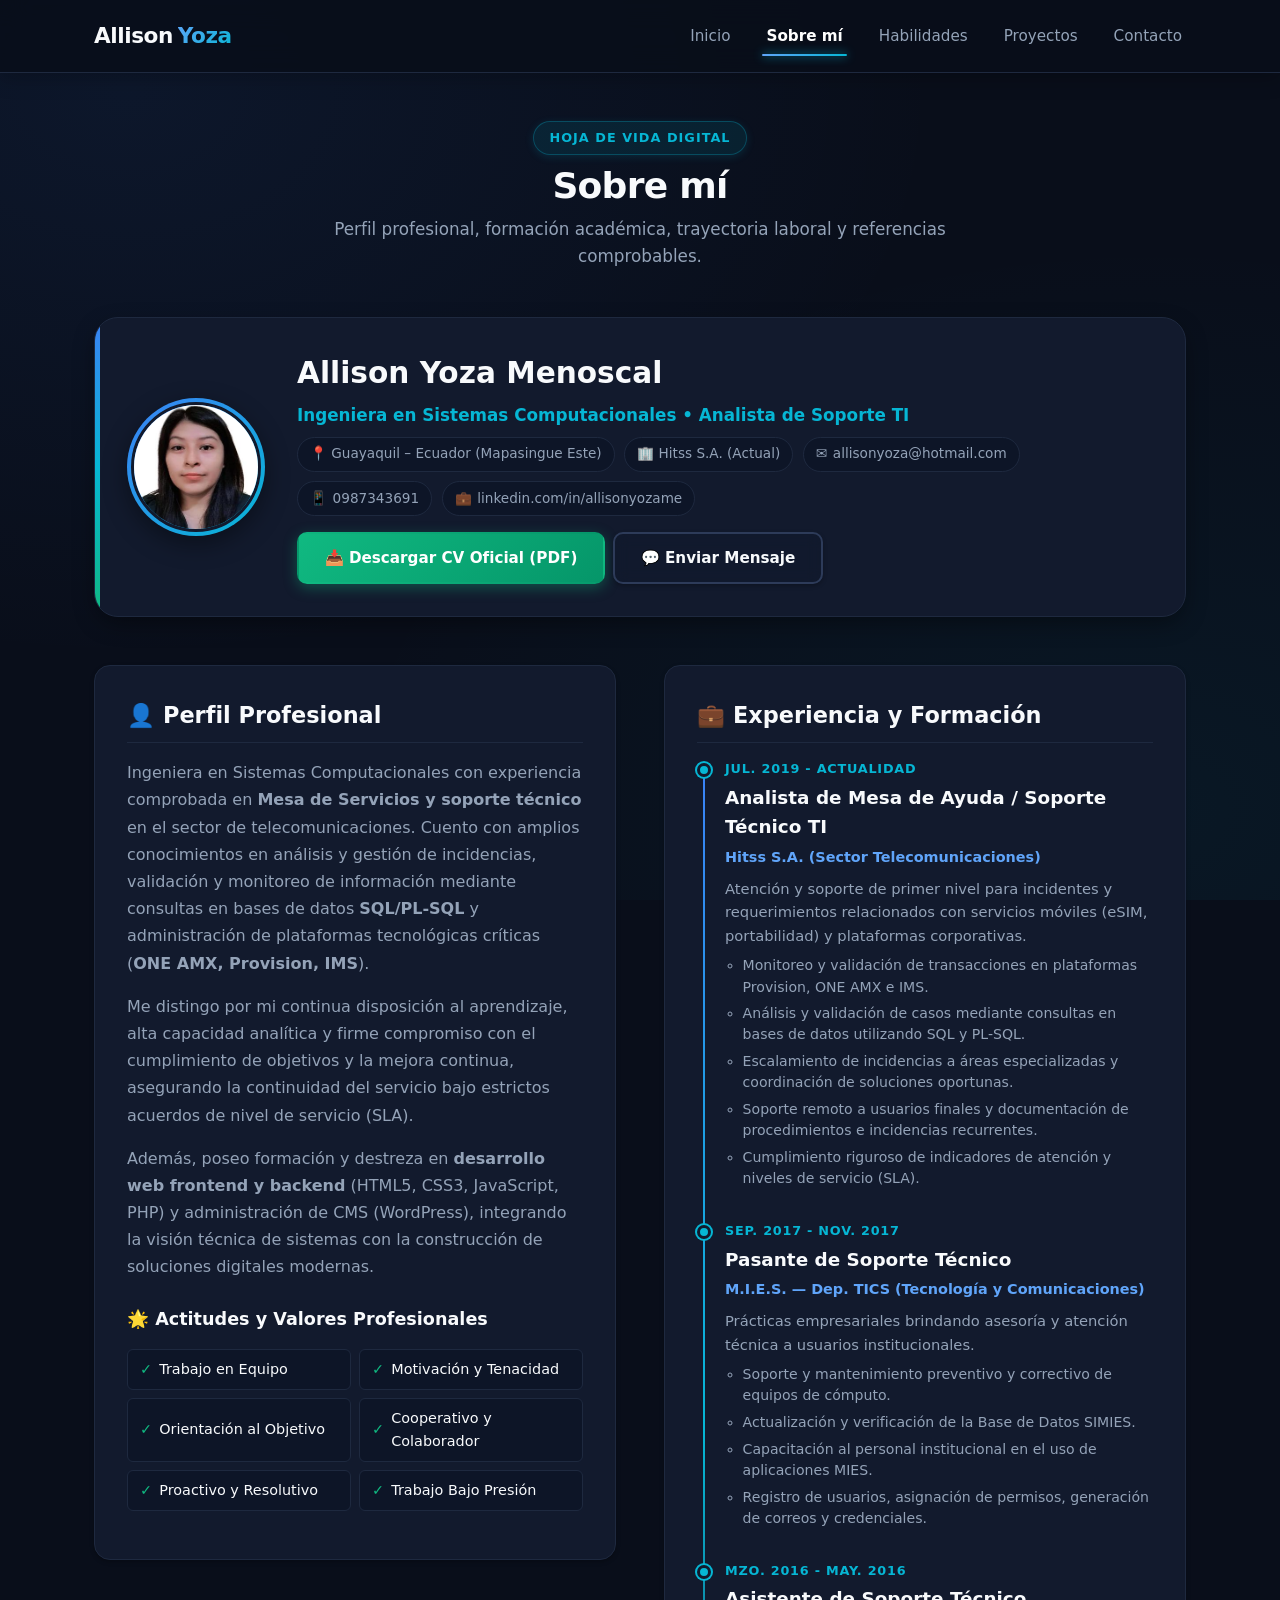
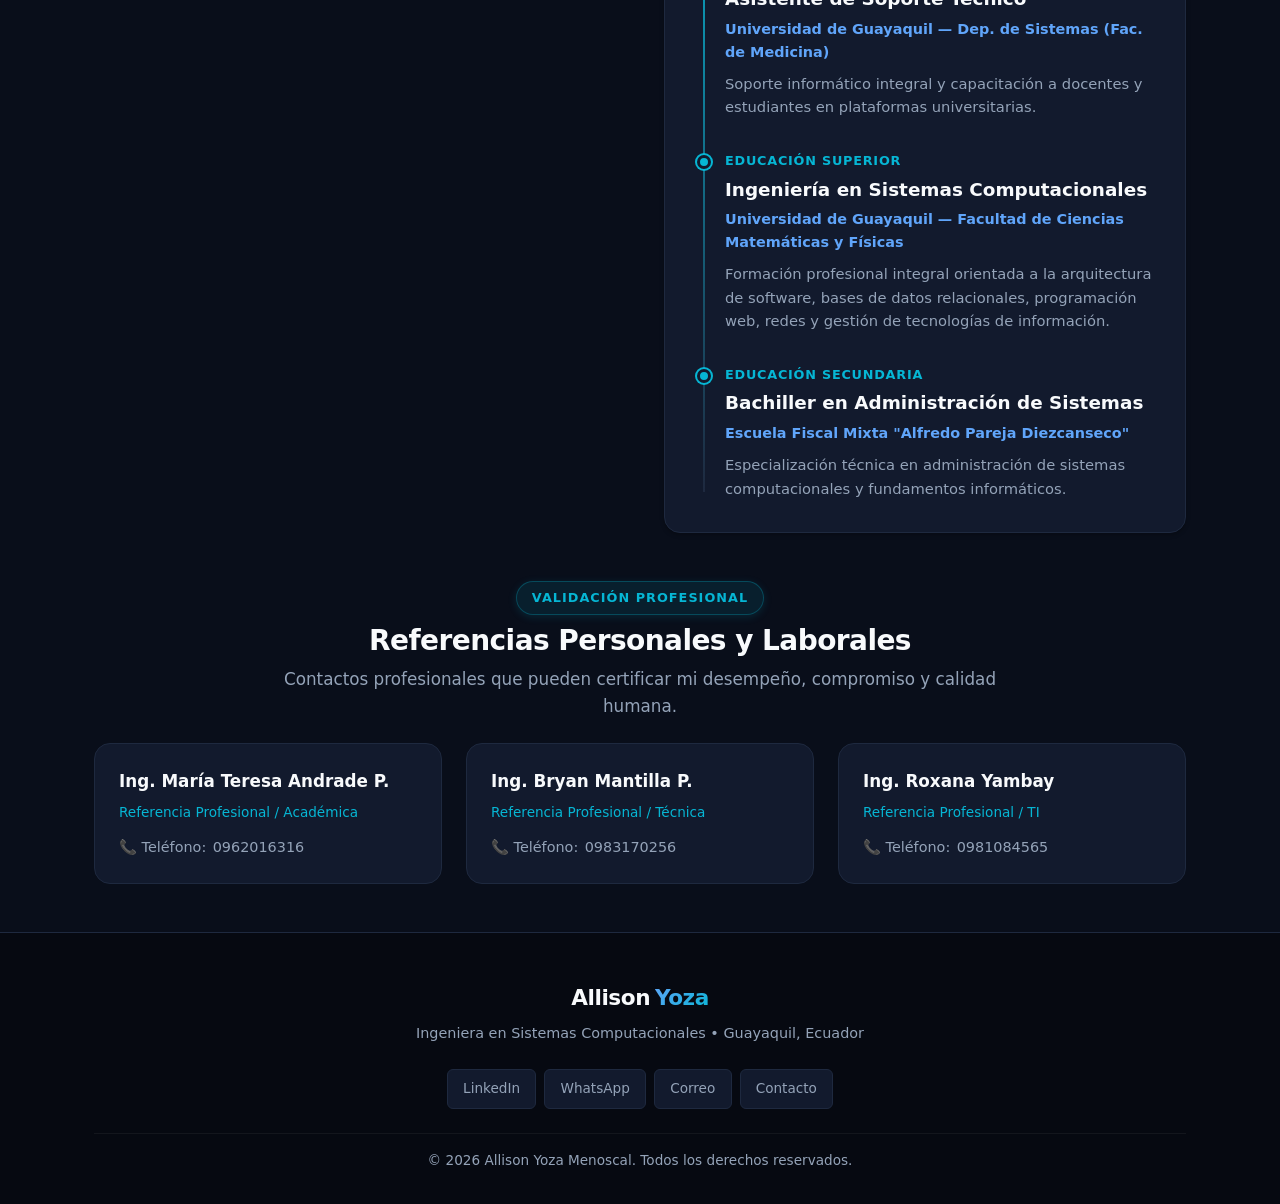
==== about.html @ 6cc6cfbf "https://github.com/Allison090/allison-yoza.git" ====
<!DOCTYPE html>
<html lang="es">
<head>
  <meta charset="UTF-8">
  <meta name="viewport" content="width=device-width, initial-scale=1.0">
  <meta name="description" content="Hoja de vida digital y trayectoria profesional de Allison Yoza Menoscal. Formación académica, experiencia laboral y referencias.">
  <title>Sobre mí | Allison Yoza Menoscal</title>

  <!-- Hojas de estilo del proyecto -->
  <link rel="stylesheet" href="css/global.css">
  <link rel="stylesheet" href="css/pages.css">
</head>
<body>

  <!-- ======================================================================
       ENCABEZADO Y NAVEGACIÓN COMPARTIDOS (Exactamente igual en las 5 páginas)
       ====================================================================== -->
  <header class="site-header">
    <nav class="navbar container">
      <!-- Logo de la marca personal -->
      <a href="index.html" class="logo">
        <span>Allison</span><span class="logo-accent">Yoza</span>
      </a>

      <!-- Botón de menú hamburguesa para dispositivos móviles -->
      <button class="menu-toggle" id="menu-toggle" aria-label="Abrir menú de navegación" aria-expanded="false">
        <span class="menu-bar"></span>
        <span class="menu-bar"></span>
        <span class="menu-bar"></span>
      </button>

      <!-- Lista de enlaces de navegación principal -->
      <ul class="nav-menu" id="nav-menu">
        <li><a href="index.html" class="nav-link">Inicio</a></li>
        <li><a href="about.html" class="nav-link">Sobre mí</a></li>
        <li><a href="skills.html" class="nav-link">Habilidades</a></li>
        <li><a href="projects.html" class="nav-link">Proyectos</a></li>
        <li><a href="contact.html" class="nav-link">Contacto</a></li>
      </ul>
    </nav>
  </header>

  <!-- ======================================================================
       CONTENIDO PRINCIPAL: PÁGINA 2 - SOBRE MÍ (ESTILO HOJA DE VIDA DIGITAL)
       ====================================================================== -->
  <main class="section">
    <div class="container">
      <!-- Encabezado de la página -->
      <div class="section-header">
        <span class="section-tag">Hoja de Vida Digital</span>
        <h1 class="section-title">Sobre mí</h1>
        <p class="section-subtitle">
          Perfil profesional, formación académica, trayectoria laboral y referencias comprobables.
        </p>
      </div>

      <!-- Tarjeta Ejecutiva de Presentación de Currículum Vitae -->
      <div class="resume-header-card">
        <div class="resume-avatar-frame">
          <img src="assets/img/profile.jpg" alt="Foto de perfil de Allison Yoza Menoscal" class="resume-avatar-img">
        </div>
        <div class="resume-header-info">
          <h2 class="resume-name">Allison Yoza Menoscal</h2>
          <div class="resume-role">Ingeniera en Sistemas Computacionales • Analista de Soporte TI</div>
          
          <div class="resume-meta-list">
            <span class="resume-meta-item">📍 Guayaquil – Ecuador (Mapasingue Este)</span>
            <span class="resume-meta-item">🏢 Hitss S.A. (Actual)</span>
            <span class="resume-meta-item">✉️ <a href="mailto:allisonyoza@hotmail.com">allisonyoza@hotmail.com</a></span>
            <span class="resume-meta-item">📱 <a href="https://wa.me/593987343691" target="_blank" rel="noopener noreferrer">0987343691</a></span>
            <span class="resume-meta-item">💼 <a href="https://linkedin.com/in/allisonyozame" target="_blank" rel="noopener noreferrer">linkedin.com/in/allisonyozame</a></span>
          </div>

          <div class="resume-header-actions">
            <a href="assets/docs/curriculum-vitae.pdf" class="btn btn-accent" download="CV_Allison_Yoza_Menoscal.pdf">
              📥 Descargar CV Oficial (PDF)
            </a>
            <a href="contact.html" class="btn btn-outline">
              💬 Enviar Mensaje
            </a>
          </div>
        </div>
      </div>

      <!-- Cuadrícula de 2 columnas: Biografía a la izquierda, Trayectoria a la derecha -->
      <div class="about-grid">
        <!-- Tarjeta izquierda: Biografía personal y Actitudes del CV -->
        <article class="about-card about-bio">
          <h2 class="about-card-title">
            <span>👤</span> Perfil Profesional
          </h2>
          <p>
            Ingeniera en Sistemas Computacionales con experiencia comprobada en <strong>Mesa de Servicios y soporte técnico</strong> en el sector de telecomunicaciones. Cuento con amplios conocimientos en análisis y gestión de incidencias, validación y monitoreo de información mediante consultas en bases de datos <strong>SQL/PL-SQL</strong> y administración de plataformas tecnológicas críticas (<strong>ONE AMX, Provision, IMS</strong>).
          </p>
          <p>
            Me distingo por mi continua disposición al aprendizaje, alta capacidad analítica y firme compromiso con el cumplimiento de objetivos y la mejora continua, asegurando la continuidad del servicio bajo estrictos acuerdos de nivel de servicio (SLA).
          </p>
          <p>
            Además, poseo formación y destreza en <strong>desarrollo web frontend y backend</strong> (HTML5, CSS3, JavaScript, PHP) y administración de CMS (WordPress), integrando la visión técnica de sistemas con la construcción de soluciones digitales modernas.
          </p>

          <h3 style="font-size: 1.1rem; color: var(--color-text); margin: 1.5rem 0 0.75rem 0; font-weight: 700;">
            🌟 Actitudes y Valores Profesionales
          </h3>
          <ul class="attitude-list">
            <li class="attitude-item">Trabajo en Equipo</li>
            <li class="attitude-item">Motivación y Tenacidad</li>
            <li class="attitude-item">Orientación al Objetivo</li>
            <li class="attitude-item">Cooperativo y Colaborador</li>
            <li class="attitude-item">Proactivo y Resolutivo</li>
            <li class="attitude-item">Trabajo Bajo Presión</li>
          </ul>
        </article>

        <!-- Tarjeta derecha: Línea de tiempo de trayectoria laboral y formación -->
        <article class="about-card about-timeline">
          <h2 class="about-card-title">
            <span>💼</span> Experiencia y Formación
          </h2>

          <ol class="timeline-list">
            <!-- Experiencia 1: Hitss S.A. -->
            <li class="timeline-item">
              <span class="timeline-marker"></span>
              <div class="timeline-date">Jul. 2019 - Actualidad</div>
              <h3 class="timeline-title">Analista de Mesa de Ayuda / Soporte Técnico TI</h3>
              <div class="timeline-place">Hitss S.A. (Sector Telecomunicaciones)</div>
              <p class="timeline-desc">
                Atención y soporte de primer nivel para incidentes y requerimientos relacionados con servicios móviles (eSIM, portabilidad) y plataformas corporativas.
              </p>
              <ul class="job-functions">
                <li>Monitoreo y validación de transacciones en plataformas Provision, ONE AMX e IMS.</li>
                <li>Análisis y validación de casos mediante consultas en bases de datos utilizando SQL y PL-SQL.</li>
                <li>Escalamiento de incidencias a áreas especializadas y coordinación de soluciones oportunas.</li>
                <li>Soporte remoto a usuarios finales y documentación de procedimientos e incidencias recurrentes.</li>
                <li>Cumplimiento riguroso de indicadores de atención y niveles de servicio (SLA).</li>
              </ul>
            </li>

            <!-- Experiencia 2: M.I.E.S. -->
            <li class="timeline-item">
              <span class="timeline-marker"></span>
              <div class="timeline-date">Sep. 2017 - Nov. 2017</div>
              <h3 class="timeline-title">Pasante de Soporte Técnico</h3>
              <div class="timeline-place">M.I.E.S. — Dep. TICS (Tecnología y Comunicaciones)</div>
              <p class="timeline-desc">
                Prácticas empresariales brindando asesoría y atención técnica a usuarios institucionales.
              </p>
              <ul class="job-functions">
                <li>Soporte y mantenimiento preventivo y correctivo de equipos de cómputo.</li>
                <li>Actualización y verificación de la Base de Datos SIMIES.</li>
                <li>Capacitación al personal institucional en el uso de aplicaciones MIES.</li>
                <li>Registro de usuarios, asignación de permisos, generación de correos y credenciales.</li>
              </ul>
            </li>

            <!-- Experiencia 3: Universidad de Guayaquil -->
            <li class="timeline-item">
              <span class="timeline-marker"></span>
              <div class="timeline-date">Mzo. 2016 - May. 2016</div>
              <h3 class="timeline-title">Asistente de Soporte Técnico</h3>
              <div class="timeline-place">Universidad de Guayaquil — Dep. de Sistemas (Fac. de Medicina)</div>
              <p class="timeline-desc">
                Soporte informático integral y capacitación a docentes y estudiantes en plataformas universitarias.
              </p>
            </li>

            <!-- Formación 1: Universidad de Guayaquil -->
            <li class="timeline-item">
              <span class="timeline-marker"></span>
              <div class="timeline-date">Educación Superior</div>
              <h3 class="timeline-title">Ingeniería en Sistemas Computacionales</h3>
              <div class="timeline-place">Universidad de Guayaquil — Facultad de Ciencias Matemáticas y Físicas</div>
              <p class="timeline-desc">
                Formación profesional integral orientada a la arquitectura de software, bases de datos relacionales, programación web, redes y gestión de tecnologías de información.
              </p>
            </li>

            <!-- Formación 2: Secundaria -->
            <li class="timeline-item">
              <span class="timeline-marker"></span>
              <div class="timeline-date">Educación Secundaria</div>
              <h3 class="timeline-title">Bachiller en Administración de Sistemas</h3>
              <div class="timeline-place">Escuela Fiscal Mixta "Alfredo Pareja Diezcanseco"</div>
              <p class="timeline-desc">
                Especialización técnica en administración de sistemas computacionales y fundamentos informáticos.
              </p>
            </li>
          </ol>
        </article>
      </div>

      <!-- Sección de Referencias Personales y Profesionales del CV -->
      <section class="references-section">
        <div class="section-header" style="margin-bottom: 1.5rem;">
          <span class="section-tag">Validación Profesional</span>
          <h2 class="section-title" style="font-size: 1.75rem;">Referencias Personales y Laborales</h2>
          <p class="section-subtitle">
            Contactos profesionales que pueden certificar mi desempeño, compromiso y calidad humana.
          </p>
        </div>

        <div class="references-grid">
          <!-- Referencia 1 -->
          <article class="reference-card">
            <h3 class="reference-name">Ing. María Teresa Andrade P.</h3>
            <span class="reference-role">Referencia Profesional / Académica</span>
            <div class="reference-phone">
              <span>📞 Teléfono:</span>
              <a href="tel:0962016316">0962016316</a>
            </div>
          </article>

          <!-- Referencia 2 -->
          <article class="reference-card">
            <h3 class="reference-name">Ing. Bryan Mantilla P.</h3>
            <span class="reference-role">Referencia Profesional / Técnica</span>
            <div class="reference-phone">
              <span>📞 Teléfono:</span>
              <a href="tel:0983170256">0983170256</a>
            </div>
          </article>

          <!-- Referencia 3 -->
          <article class="reference-card">
            <h3 class="reference-name">Ing. Roxana Yambay</h3>
            <span class="reference-role">Referencia Profesional / TI</span>
            <div class="reference-phone">
              <span>📞 Teléfono:</span>
              <a href="tel:0981084565">0981084565</a>
            </div>
          </article>
        </div>
      </section>
    </div>
  </main>

  <!-- ======================================================================
       PIE DE PÁGINA COMPARTIDO (Exactamente igual en las 5 páginas)
       ====================================================================== -->
  <footer class="site-footer">
    <div class="container footer-content">
      <div class="footer-brand">
        <a href="index.html" class="logo">
          <span>Allison</span><span class="logo-accent">Yoza</span>
        </a>
        <p>Ingeniera en Sistemas Computacionales • Guayaquil, Ecuador</p>
      </div>

      <!-- Enlaces rápidos a redes sociales y contacto directo -->
      <div class="footer-socials">
        <a href="https://linkedin.com/in/allisonyozame" target="_blank" rel="noopener noreferrer" class="social-link">LinkedIn</a>
        <a href="https://wa.me/593987343691" target="_blank" rel="noopener noreferrer" class="social-link">WhatsApp</a>
        <a href="mailto:allisonyoza@hotmail.com" class="social-link">Correo</a>
        <a href="contact.html" class="social-link">Contacto</a>
      </div>

      <!-- Copyright con año dinámico controlado por JavaScript -->
      <p class="footer-copy">
        &copy; <span id="current-year"></span> Allison Yoza Menoscal. Todos los derechos reservados.
      </p>
    </div>
  </footer>

  <!-- Script global del proyecto -->
  <script src="js/main.js"></script>
</body>
</html>
---- css/global.css ----
/* ==========================================================================
   PORTAFOLIO WEB PERSONAL - HOJA DE ESTILOS GLOBAL (css/global.css)
   Contiene: Variables (:root), Reset universal, Botones, Header, Navbar,
             Footer y Media Queries compartidas.
   Estilo: Hoja de Vida Ejecutiva Digital / Portafolio Moderno de Alto Nivel
   ========================================================================== */

/* --------------------------------------------------------------------------
   1. VARIABLES DE DISEÑO (:root)
   -------------------------------------------------------------------------- */
:root {
  /* Paleta de colores principal (Tema Ejecutivo Moderno de Alta Gama) */
  --color-bg: #090e1a;             /* Fondo azul noche tecnológico profundo */
  --color-surface: #121a2d;        /* Fondo de tarjetas ejecutivas y contenedores */
  --color-surface-hover: #19243d;  /* Fondo interactivo al pasar el cursor */
  --color-surface-soft: #0d1527;   /* Fondo secundario para cajas de datos */
  --color-border: #1e293f;         /* Color de bordes nítidos y elegantes */
  --color-border-light: #2d3b59;   /* Bordes más visibles e iluminados */

  /* Colores de acento e identidad */
  --color-primary: #3b82f6;        /* Azul tecnológico vibrante */
  --color-primary-hover: #2563eb;  /* Azul oscuro interactivo */
  --color-primary-light: #60a5fa;  /* Tono azul cielo para detalles y etiquetas */
  --color-secondary: #06b6d4;      /* Cian aguamarina */
  --color-secondary-hover: #0891b2;/* Cian interactivo */
  --color-accent: #10b981;         /* Verde esmeralda (Disponibilidad / Logros) */
  --color-accent-hover: #059669;   /* Verde esmeralda oscuro */

  /* Estados de retroalimentación */
  --color-success: #10b981;        /* Éxito (Verde esmeralda) */
  --color-error: #ef4444;          /* Error (Rojo suave) */

  /* Tipografía y textos (MANTENIDA EXACTAMENTE SEGÚN SOLICITUD) */
  --color-text: #f8fafc;           /* Texto principal de alto contraste */
  --color-text-muted: #94a3b8;     /* Texto secundario y descriptivo */
  --font-main: system-ui, -apple-system, BlinkMacSystemFont, 'Segoe UI', Roboto, Oxygen, Ubuntu, Cantarell, sans-serif;

  /* Espaciados modulares (MANTENIDOS) */
  --spacing-xs: 0.25rem;
  --spacing-sm: 0.5rem;
  --spacing-md: 1rem;
  --spacing-lg: 1.5rem;
  --spacing-xl: 2rem;
  --spacing-2xl: 3rem;

  /* Bordes redondeados modernos */
  --radius-sm: 6px;
  --radius-md: 10px;
  --radius-lg: 16px;
  --radius-xl: 24px;
  --radius-full: 9999px;

  /* Sombras y profundidad */
  --shadow-sm: 0 2px 4px rgba(0, 0, 0, 0.25);
  --shadow-md: 0 8px 24px -4px rgba(0, 0, 0, 0.45);
  --shadow-lg: 0 16px 36px -6px rgba(2, 6, 23, 0.65);
  --shadow-glow: 0 0 25px rgba(59, 130, 246, 0.25);
  --shadow-glow-cyan: 0 0 25px rgba(6, 182, 212, 0.25);

  /* Transiciones fluidas */
  --transition-fast: 0.2s ease;
  --transition-normal: 0.3s cubic-bezier(0.4, 0, 0.2, 1);
}

/* --------------------------------------------------------------------------
   2. RESET UNIVERSAL Y ESTILOS BASE
   -------------------------------------------------------------------------- */
* {
  margin: 0;
  padding: 0;
  box-sizing: border-box;
}

html {
  scroll-behavior: smooth;
  font-size: 16px; /* Mantener tamaño base de fuente */
}

body {
  font-family: var(--font-main);
  background-color: var(--color-bg);
  background-image: 
    radial-gradient(at 10% 10%, rgba(59, 130, 246, 0.08) 0px, transparent 50%),
    radial-gradient(at 90% 90%, rgba(6, 182, 212, 0.06) 0px, transparent 50%);
  background-attachment: fixed;
  color: var(--color-text);
  line-height: 1.6;
  min-height: 100vh;
  display: flex;
  flex-direction: column;
  -webkit-font-smoothing: antialiased;
}

main {
  flex: 1; /* Permite que el footer se mantenga al final */
}

img, svg {
  max-width: 100%;
  height: auto;
  display: block;
}

a {
  color: inherit;
  text-decoration: none;
}

/* --------------------------------------------------------------------------
   3. CLASES UTILITARIAS Y DE DISEÑO REUTILIZABLES
   -------------------------------------------------------------------------- */
.container {
  width: 100%;
  max-width: 1140px;
  margin-left: auto;
  margin-right: auto;
  padding-left: var(--spacing-lg);
  padding-right: var(--spacing-lg);
}

.section {
  padding-top: var(--spacing-2xl);
  padding-bottom: var(--spacing-2xl);
}

/* Encabezado descriptivo de cada sección */
.section-header {
  text-align: center;
  max-width: 720px;
  margin: 0 auto var(--spacing-2xl) auto;
}

.section-tag {
  display: inline-flex;
  align-items: center;
  gap: 0.4rem;
  padding: 0.35rem 0.95rem;
  font-size: 0.8rem;
  font-weight: 700;
  text-transform: uppercase;
  letter-spacing: 0.08em;
  color: var(--color-secondary);
  background: rgba(6, 182, 212, 0.1);
  border: 1px solid rgba(6, 182, 212, 0.28);
  border-radius: var(--radius-full);
  margin-bottom: var(--spacing-sm);
  box-shadow: 0 2px 8px rgba(6, 182, 212, 0.15);
}

.section-title {
  font-size: 2.25rem;
  font-weight: 800;
  color: var(--color-text);
  line-height: 1.25;
  margin-bottom: var(--spacing-sm);
  letter-spacing: -0.02em;
}

.section-subtitle {
  color: var(--color-text-muted);
  font-size: 1.05rem;
  line-height: 1.6;
}

/* --------------------------------------------------------------------------
   4. SISTEMA DE BOTONES (.btn)
   -------------------------------------------------------------------------- */
.btn {
  display: inline-flex;
  align-items: center;
  justify-content: center;
  gap: var(--spacing-sm);
  padding: 0.75rem 1.6rem;
  font-size: 0.95rem;
  font-weight: 600;
  border-radius: var(--radius-md);
  cursor: pointer;
  border: 2px solid transparent;
  transition: all var(--transition-fast);
  text-align: center;
  box-shadow: var(--shadow-sm);
}

/* Botón con color principal en degradado moderno */
.btn-primary {
  background: linear-gradient(135deg, var(--color-primary) 0%, #2563eb 100%);
  color: #ffffff;
  box-shadow: 0 4px 14px rgba(59, 130, 246, 0.4);
}

.btn-primary:hover {
  background: linear-gradient(135deg, #2563eb 0%, #1d4ed8 100%);
  transform: translateY(-2px);
  box-shadow: 0 8px 20px rgba(59, 130, 246, 0.55);
}

/* Botón con contorno */
.btn-outline {
  background: rgba(18, 26, 45, 0.6);
  color: var(--color-text);
  border-color: var(--color-border-light);
  backdrop-filter: blur(8px);
}

.btn-outline:hover {
  background: rgba(59, 130, 246, 0.12);
  border-color: var(--color-primary-light);
  color: #ffffff;
  transform: translateY(-2px);
}

/* Botón de acento (Verde / Descarga / Éxito) */
.btn-accent {
  background: linear-gradient(135deg, #10b981 0%, #059669 100%);
  color: #ffffff;
  box-shadow: 0 4px 14px rgba(16, 185, 129, 0.35);
}

.btn-accent:hover {
  background: linear-gradient(135deg, #059669 0%, #047857 100%);
  transform: translateY(-2px);
  box-shadow: 0 8px 20px rgba(16, 185, 129, 0.5);
}

/* Tamaño compacto para tarjetas */
.btn-sm {
  padding: 0.45rem 1rem;
  font-size: 0.85rem;
}

.btn-block {
  width: 100%;
}

/* Etiquetas o insignias de tecnologías */
.badge {
  display: inline-flex;
  align-items: center;
  gap: 0.3rem;
  padding: 0.3rem 0.75rem;
  font-size: 0.75rem;
  font-weight: 600;
  border-radius: var(--radius-full);
  background: rgba(59, 130, 246, 0.1);
  color: var(--color-primary-light);
  border: 1px solid rgba(59, 130, 246, 0.25);
  transition: all var(--transition-fast);
}

.badge:hover {
  background: rgba(59, 130, 246, 0.18);
  border-color: var(--color-primary-light);
}

/* --------------------------------------------------------------------------
   5. ENCABEZADO Y BARRA DE NAVEGACIÓN (.site-header, .navbar)
   -------------------------------------------------------------------------- */
.site-header {
  position: sticky;
  top: 0;
  z-index: 1000;
  background: rgba(9, 14, 26, 0.88);
  backdrop-filter: blur(14px);
  -webkit-backdrop-filter: blur(14px);
  border-bottom: 1px solid var(--color-border);
  box-shadow: 0 4px 20px rgba(0, 0, 0, 0.25);
}

.navbar {
  display: flex;
  align-items: center;
  justify-content: space-between;
  height: 4.5rem;
}

/* Logotipo de marca personal */
.logo {
  font-size: 1.35rem;
  font-weight: 800;
  letter-spacing: -0.02em;
  color: var(--color-text);
  display: flex;
  align-items: center;
  gap: 0.3rem;
  transition: transform var(--transition-fast);
}

.logo:hover {
  transform: scale(1.02);
}

.logo-accent {
  background: linear-gradient(135deg, var(--color-primary-light) 0%, var(--color-secondary) 100%);
  -webkit-background-clip: text;
  -webkit-text-fill-color: transparent;
}

/* Lista de navegación en Desktop */
.nav-menu {
  display: flex;
  align-items: center;
  list-style: none;
  gap: 1.75rem;
}

.nav-link {
  color: var(--color-text-muted);
  font-weight: 500;
  font-size: 0.95rem;
  padding: 0.4rem 0.25rem;
  position: relative;
  transition: color var(--transition-fast);
}

.nav-link:hover {
  color: var(--color-text);
}

/* Indicador visual de la página activa */
.nav-link.active {
  color: #ffffff;
  font-weight: 700;
}

.nav-link.active::after {
  content: '';
  position: absolute;
  bottom: -4px;
  left: 0;
  width: 100%;
  height: 2px;
  background: linear-gradient(90deg, var(--color-primary-light), var(--color-secondary));
  border-radius: var(--radius-full);
  box-shadow: 0 0 10px var(--color-secondary);
}

/* Botón Hamburguesa para Móvil (Oculto en desktop) */
.menu-toggle {
  display: none;
  background: rgba(18, 26, 45, 0.8);
  border: 1px solid var(--color-border-light);
  border-radius: var(--radius-sm);
  padding: 0.55rem;
  cursor: pointer;
  flex-direction: column;
  gap: 5px;
  transition: background var(--transition-fast);
}

.menu-toggle:hover {
  background: rgba(59, 130, 246, 0.15);
  border-color: var(--color-primary-light);
}

.menu-bar {
  display: block;
  width: 22px;
  height: 2px;
  background-color: var(--color-text);
  border-radius: 2px;
  transition: transform var(--transition-normal), opacity var(--transition-fast);
}

/* Animación a 'X' cuando el menú móvil está abierto */
.menu-toggle.open .menu-bar:nth-child(1) {
  transform: translateY(7px) rotate(45deg);
}

.menu-toggle.open .menu-bar:nth-child(2) {
  opacity: 0;
}

.menu-toggle.open .menu-bar:nth-child(3) {
  transform: translateY(-7px) rotate(-45deg);
}

/* --------------------------------------------------------------------------
   6. PIE DE PÁGINA (.site-footer)
   -------------------------------------------------------------------------- */
.site-footer {
  background: #060911;
  border-top: 1px solid var(--color-border);
  padding: var(--spacing-2xl) 0 var(--spacing-xl);
  margin-top: auto;
}

.footer-content {
  display: flex;
  flex-direction: column;
  align-items: center;
  text-align: center;
  gap: var(--spacing-lg);
}

.footer-brand {
  display: flex;
  flex-direction: column;
  gap: 0.4rem;
}

.footer-brand .logo {
  justify-content: center;
}

.footer-brand p {
  color: var(--color-text-muted);
  font-size: 0.9rem;
}

.footer-socials {
  display: flex;
  flex-wrap: wrap;
  gap: var(--spacing-sm);
  justify-content: center;
}

.social-link {
  color: var(--color-text-muted);
  font-size: 0.85rem;
  font-weight: 500;
  padding: 0.5rem 0.95rem;
  border-radius: var(--radius-sm);
  border: 1px solid var(--color-border);
  background: var(--color-surface);
  transition: all var(--transition-fast);
}

.social-link:hover {
  color: #ffffff;
  border-color: var(--color-secondary);
  background: rgba(6, 182, 212, 0.12);
  transform: translateY(-2px);
  box-shadow: 0 4px 12px rgba(6, 182, 212, 0.2);
}

.footer-copy {
  color: var(--color-text-muted);
  font-size: 0.85rem;
  border-top: 1px solid rgba(255, 255, 255, 0.05);
  padding-top: var(--spacing-md);
  width: 100%;
}

/* --------------------------------------------------------------------------
   7. MEDIA QUERIES (COMPORTAMIENTO RESPONSIVO DEL HEADER)
   -------------------------------------------------------------------------- */
@media (max-width: 768px) {
  .menu-toggle {
    display: flex;
  }

  .nav-menu {
    position: absolute;
    top: 4.5rem;
    left: 0;
    right: 0;
    background: rgba(9, 14, 26, 0.98);
    backdrop-filter: blur(16px);
    -webkit-backdrop-filter: blur(16px);
    flex-direction: column;
    gap: 0;
    border-bottom: 1px solid var(--color-border);
    max-height: 0;
    overflow: hidden;
    opacity: 0;
    transition: max-height var(--transition-normal), opacity var(--transition-normal);
  }

  .nav-menu.open {
    max-height: 380px;
    opacity: 1;
    padding: var(--spacing-md) var(--spacing-lg);
  }

  .nav-menu li {
    width: 100%;
    text-align: center;
  }

  .nav-link {
    display: block;
    padding: 0.85rem 0;
    font-size: 1.05rem;
  }

  .nav-link.active::after {
    bottom: 6px;
    left: 25%;
    width: 50%;
  }

  .section {
    padding-top: var(--spacing-xl);
    padding-bottom: var(--spacing-xl);
  }

  .section-title {
    font-size: 1.85rem;
  }
}
---- css/pages.css ----
/* ==========================================================================
   PORTAFOLIO WEB PERSONAL - HOJA DE ESTILOS POR PÁGINAS (css/pages.css)
   Contiene: Estilos específicos del contenido (<main>) de cada página:
             1. Inicio (index.html) - Hero moderno y foto profesional
             2. Sobre mí (about.html) - Hoja de Vida, Timeline y Referencias
             3. Habilidades (skills.html) - Barras de progreso con degradado
             4. Proyectos (projects.html) - Galería de tarjetas ejecutivas
             5. Contacto (contact.html) - Canales directos y formulario
   ========================================================================== */

/* ==========================================================================
   1. PÁGINA: INICIO (index.html)
   ========================================================================== */

/* Sección Hero con cuadrícula de 2 columnas */
.hero {
  padding: 4.5rem 0 3.5rem 0;
  display: flex;
  align-items: center;
}

.hero-grid {
  display: grid;
  grid-template-columns: 1.2fr 0.8fr;
  align-items: center;
  gap: var(--spacing-2xl);
}

.hero-greeting {
  display: inline-flex;
  align-items: center;
  gap: 0.5rem;
  font-size: 0.95rem;
  font-weight: 600;
  color: var(--color-primary-light);
  background: rgba(59, 130, 246, 0.12);
  padding: 0.4rem 1rem;
  border-radius: var(--radius-full);
  margin-bottom: var(--spacing-md);
  border: 1px solid rgba(59, 130, 246, 0.28);
  box-shadow: 0 2px 10px rgba(59, 130, 246, 0.15);
}

.hero-title {
  font-size: 3rem;
  font-weight: 800;
  line-height: 1.15;
  letter-spacing: -0.03em;
  margin-bottom: var(--spacing-md);
}

.hero-title .text-gradient {
  background: linear-gradient(135deg, var(--color-primary-light) 0%, var(--color-secondary) 50%, #34d399 100%);
  -webkit-background-clip: text;
  -webkit-text-fill-color: transparent;
}

.hero-description {
  font-size: 1.15rem;
  color: var(--color-text-muted);
  line-height: 1.7;
  margin-bottom: var(--spacing-xl);
  max-width: 560px;
}

.hero-actions {
  display: flex;
  flex-wrap: wrap;
  gap: var(--spacing-md);
}

/* ==========================================================================
   FOTO DE PERFIL PROFESIONAL (Estilización Premium)
   ========================================================================== */
.hero-image-wrapper {
  display: flex;
  justify-content: center;
  align-items: center;
  position: relative;
}

/* Marco exterior con resplandor ambiental y borde degradado */
.hero-avatar-frame {
  position: relative;
  padding: 6px;
  background: linear-gradient(135deg, #3b82f6 0%, #06b6d4 50%, #10b981 100%);
  border-radius: var(--radius-full);
  box-shadow: 0 20px 45px rgba(2, 6, 23, 0.7), 0 0 35px rgba(6, 182, 212, 0.35);
  display: inline-block;
  transition: transform var(--transition-normal), box-shadow var(--transition-normal);
}

.hero-avatar-frame:hover {
  transform: translateY(-4px) scale(1.02);
  box-shadow: 0 25px 55px rgba(2, 6, 23, 0.8), 0 0 45px rgba(6, 182, 212, 0.45);
}

.hero-img {
  width: 300px;
  height: 300px;
  border-radius: var(--radius-full);
  object-fit: cover;
  object-position: top center;
  border: 4px solid var(--color-surface);
  display: block;
}

/* Insignia flotante moderna: "Disponible para trabajar" */
.avatar-badge {
  position: absolute;
  bottom: 8px;
  left: 50%;
  transform: translateX(-50%);
  background: rgba(18, 26, 45, 0.92);
  backdrop-filter: blur(10px);
  -webkit-backdrop-filter: blur(10px);
  border: 1px solid rgba(16, 185, 129, 0.4);
  color: #ffffff;
  padding: 0.4rem 0.95rem;
  border-radius: var(--radius-full);
  font-size: 0.8rem;
  font-weight: 600;
  display: flex;
  align-items: center;
  gap: 0.45rem;
  box-shadow: 0 4px 15px rgba(0, 0, 0, 0.4);
  white-space: nowrap;
}

.avatar-badge-dot {
  width: 8px;
  height: 8px;
  border-radius: var(--radius-full);
  background-color: var(--color-accent);
  box-shadow: 0 0 8px var(--color-accent);
  animation: pulse-dot 2s infinite;
}

@keyframes pulse-dot {
  0% { transform: scale(0.95); box-shadow: 0 0 0 0 rgba(16, 185, 129, 0.7); }
  70% { transform: scale(1.1); box-shadow: 0 0 0 6px rgba(16, 185, 129, 0); }
  100% { transform: scale(0.95); box-shadow: 0 0 0 0 rgba(16, 185, 129, 0); }
}

/* Sección Resumen de Fortalezas (Highlights Grid) */
.highlights-section {
  padding: 2.5rem 0 4.5rem 0;
}

.highlights-grid {
  display: grid;
  grid-template-columns: repeat(3, 1fr);
  gap: var(--spacing-lg);
}

.highlight-card {
  background: var(--color-surface);
  border: 1px solid var(--color-border);
  border-radius: var(--radius-lg);
  padding: var(--spacing-xl);
  transition: transform var(--transition-normal), border-color var(--transition-fast), box-shadow var(--transition-normal);
  position: relative;
  overflow: hidden;
}

.highlight-card::before {
  content: '';
  position: absolute;
  top: 0;
  left: 0;
  right: 0;
  height: 3px;
  background: linear-gradient(90deg, var(--color-primary), var(--color-secondary));
  opacity: 0;
  transition: opacity var(--transition-fast);
}

.highlight-card:hover {
  transform: translateY(-6px);
  border-color: var(--color-border-light);
  box-shadow: var(--shadow-lg);
}

.highlight-card:hover::before {
  opacity: 1;
}

.highlight-icon {
  width: 52px;
  height: 52px;
  display: flex;
  align-items: center;
  justify-content: center;
  border-radius: var(--radius-md);
  background: rgba(59, 130, 246, 0.12);
  color: var(--color-primary-light);
  font-size: 1.6rem;
  margin-bottom: var(--spacing-md);
  border: 1px solid rgba(59, 130, 246, 0.25);
}

.highlight-title {
  font-size: 1.25rem;
  font-weight: 700;
  margin-bottom: var(--spacing-sm);
  color: var(--color-text);
}

.highlight-desc {
  color: var(--color-text-muted);
  font-size: 0.95rem;
  line-height: 1.6;
}

/* ==========================================================================
   2. PÁGINA: SOBRE MÍ (about.html) - ESTILO HOJA DE VIDA DIGITAL
   ========================================================================== */

/* Cabecera Ejecutiva de Currículum Vitae */
.resume-header-card {
  background: var(--color-surface);
  border: 1px solid var(--color-border);
  border-radius: var(--radius-xl);
  padding: var(--spacing-xl);
  margin-bottom: var(--spacing-2xl);
  display: flex;
  align-items: center;
  gap: var(--spacing-xl);
  box-shadow: var(--shadow-md);
  position: relative;
  overflow: hidden;
}

.resume-header-card::before {
  content: '';
  position: absolute;
  top: 0;
  left: 0;
  width: 5px;
  height: 100%;
  background: linear-gradient(180deg, var(--color-primary), var(--color-secondary), var(--color-accent));
}

.resume-avatar-frame {
  flex-shrink: 0;
  padding: 4px;
  background: linear-gradient(135deg, var(--color-primary), var(--color-secondary));
  border-radius: var(--radius-full);
  box-shadow: 0 8px 24px rgba(0, 0, 0, 0.4);
}

.resume-avatar-img {
  width: 130px;
  height: 130px;
  border-radius: var(--radius-full);
  object-fit: cover;
  object-position: top center;
  border: 3px solid var(--color-surface);
  display: block;
}

.resume-header-info {
  flex: 1;
}

.resume-name {
  font-size: 1.85rem;
  font-weight: 800;
  color: var(--color-text);
  margin-bottom: 0.25rem;
}

.resume-role {
  font-size: 1.05rem;
  font-weight: 600;
  color: var(--color-secondary);
  margin-bottom: var(--spacing-sm);
}

.resume-meta-list {
  display: flex;
  flex-wrap: wrap;
  gap: 0.6rem;
  margin-bottom: var(--spacing-md);
}

.resume-meta-item {
  display: inline-flex;
  align-items: center;
  gap: 0.35rem;
  font-size: 0.85rem;
  color: var(--color-text-muted);
  background: var(--color-surface-soft);
  padding: 0.35rem 0.75rem;
  border-radius: var(--radius-full);
  border: 1px solid var(--color-border);
}

.resume-meta-item a:hover {
  color: var(--color-primary-light);
  text-decoration: underline;
}

.resume-header-actions {
  display: flex;
  gap: var(--spacing-sm);
  flex-wrap: wrap;
}

/* Cuadrícula de Contenido de Hoja de Vida */
.about-grid {
  display: grid;
  grid-template-columns: 1fr 1fr;
  gap: var(--spacing-2xl);
  align-items: start;
}

.about-card {
  background: var(--color-surface);
  border: 1px solid var(--color-border);
  border-radius: var(--radius-lg);
  padding: var(--spacing-xl);
  box-shadow: var(--shadow-sm);
}

.about-card-title {
  font-size: 1.4rem;
  font-weight: 700;
  margin-bottom: var(--spacing-md);
  color: var(--color-text);
  display: flex;
  align-items: center;
  gap: 0.5rem;
  padding-bottom: var(--spacing-sm);
  border-bottom: 1px solid var(--color-border);
}

.about-bio p {
  color: var(--color-text-muted);
  font-size: 1rem;
  line-height: 1.7;
  margin-bottom: var(--spacing-md);
}

/* Lista de actitudes con viñetas estilizadas */
.attitude-list {
  list-style: none;
  display: grid;
  grid-template-columns: 1fr 1fr;
  gap: 0.5rem;
  margin: var(--spacing-md) 0;
}

.attitude-item {
  display: flex;
  align-items: center;
  gap: 0.45rem;
  font-size: 0.9rem;
  color: var(--color-text);
  background: var(--color-surface-soft);
  padding: 0.5rem 0.75rem;
  border-radius: var(--radius-sm);
  border: 1px solid var(--color-border);
}

.attitude-item::before {
  content: '✓';
  color: var(--color-accent);
  font-weight: 800;
}

/* Línea de Tiempo (Timeline de Experiencia y Educación) */
.timeline-list {
  list-style: none;
  position: relative;
  padding-left: 1.75rem;
}

.timeline-list::before {
  content: '';
  position: absolute;
  top: 8px;
  bottom: 8px;
  left: 6px;
  width: 2px;
  background: linear-gradient(180deg, var(--color-primary), var(--color-secondary), var(--color-border));
}

.timeline-item {
  position: relative;
  margin-bottom: var(--spacing-xl);
}

.timeline-item:last-child {
  margin-bottom: 0;
}

.timeline-marker {
  position: absolute;
  left: -1.75rem;
  top: 4px;
  width: 14px;
  height: 14px;
  border-radius: var(--radius-full);
  background: var(--color-secondary);
  border: 3px solid var(--color-surface);
  box-shadow: 0 0 0 2px var(--color-secondary);
}

.timeline-date {
  font-size: 0.8rem;
  font-weight: 700;
  text-transform: uppercase;
  color: var(--color-secondary);
  letter-spacing: 0.06em;
  margin-bottom: 0.2rem;
}

.timeline-title {
  font-size: 1.15rem;
  font-weight: 700;
  color: var(--color-text);
  margin-bottom: 0.25rem;
}

.timeline-place {
  font-size: 0.9rem;
  color: var(--color-primary-light);
  margin-bottom: 0.5rem;
  font-weight: 600;
}

.timeline-desc {
  font-size: 0.92rem;
  color: var(--color-text-muted);
  line-height: 1.6;
}

/* Viñetas de funciones laborales dentro del timeline */
.job-functions {
  margin-top: 0.5rem;
  padding-left: 1.1rem;
}

.job-functions li {
  font-size: 0.88rem;
  color: var(--color-text-muted);
  margin-bottom: 0.35rem;
  line-height: 1.5;
}

/* Sección de Referencias Laborales y Personales */
.references-section {
  margin-top: var(--spacing-2xl);
}

.references-grid {
  display: grid;
  grid-template-columns: repeat(3, 1fr);
  gap: var(--spacing-lg);
  margin-top: var(--spacing-lg);
}

.reference-card {
  background: var(--color-surface);
  border: 1px solid var(--color-border);
  border-radius: var(--radius-lg);
  padding: var(--spacing-lg);
  display: flex;
  flex-direction: column;
  gap: 0.4rem;
  transition: transform var(--transition-fast), border-color var(--transition-fast);
}

.reference-card:hover {
  transform: translateY(-3px);
  border-color: var(--color-primary-light);
}

.reference-name {
  font-size: 1.05rem;
  font-weight: 700;
  color: var(--color-text);
}

.reference-role {
  font-size: 0.85rem;
  color: var(--color-secondary);
  font-weight: 500;
}

.reference-phone {
  display: inline-flex;
  align-items: center;
  gap: 0.4rem;
  font-size: 0.9rem;
  color: var(--color-text-muted);
  margin-top: 0.4rem;
}

.reference-phone a:hover {
  color: var(--color-primary-light);
  text-decoration: underline;
}

/* ==========================================================================
   3. PÁGINA: HABILIDADES (skills.html)
   ========================================================================== */
.skills-grid {
  display: grid;
  grid-template-columns: repeat(3, 1fr);
  gap: var(--spacing-xl);
}

.skill-category {
  background: var(--color-surface);
  border: 1px solid var(--color-border);
  border-radius: var(--radius-lg);
  padding: var(--spacing-xl);
  box-shadow: var(--shadow-sm);
  transition: transform var(--transition-fast), border-color var(--transition-fast);
}

.skill-category:hover {
  transform: translateY(-4px);
  border-color: var(--color-border-light);
  box-shadow: var(--shadow-md);
}

.category-header {
  display: flex;
  align-items: center;
  gap: var(--spacing-sm);
  margin-bottom: var(--spacing-lg);
  padding-bottom: var(--spacing-md);
  border-bottom: 1px solid var(--color-border);
}

.category-icon {
  font-size: 1.5rem;
}

.category-title {
  font-size: 1.25rem;
  font-weight: 700;
  color: var(--color-text);
}

.skill-list {
  display: flex;
  flex-direction: column;
  gap: var(--spacing-lg);
}

.skill-item {
  display: flex;
  flex-direction: column;
  gap: 0.4rem;
}

.skill-header {
  display: flex;
  justify-content: space-between;
  align-items: center;
  font-size: 0.95rem;
  font-weight: 600;
}

.skill-name {
  color: var(--color-text);
}

.skill-percentage {
  color: var(--color-secondary);
  font-size: 0.85rem;
  font-weight: 700;
}

/* Barra de progreso interactiva y visual con degradado */
.progress-bar {
  width: 100%;
  height: 9px;
  background: rgba(255, 255, 255, 0.08);
  border-radius: var(--radius-full);
  overflow: hidden;
  position: relative;
}

.progress-fill {
  height: 100%;
  border-radius: var(--radius-full);
  background: linear-gradient(90deg, var(--color-primary) 0%, var(--color-secondary) 60%, #10b981 100%);
  transition: width 1s cubic-bezier(0.4, 0, 0.2, 1);
  box-shadow: 0 0 10px rgba(6, 182, 212, 0.4);
}

/* ==========================================================================
   4. PÁGINA: PROYECTOS (projects.html)
   ========================================================================== */
.projects-grid {
  display: grid;
  grid-template-columns: repeat(3, 1fr);
  gap: var(--spacing-xl);
}

.project-card {
  background: var(--color-surface);
  border: 1px solid var(--color-border);
  border-radius: var(--radius-lg);
  overflow: hidden;
  display: flex;
  flex-direction: column;
  transition: transform var(--transition-normal), border-color var(--transition-fast), box-shadow var(--transition-normal);
}

.project-card:hover {
  transform: translateY(-8px);
  border-color: var(--color-border-light);
  box-shadow: var(--shadow-lg);
}

.project-img-wrapper {
  position: relative;
  overflow: hidden;
  background: #020617;
  aspect-ratio: 16 / 10;
}

.project-img {
  width: 100%;
  height: 100%;
  object-fit: cover;
  transition: transform var(--transition-normal);
}

.project-card:hover .project-img {
  transform: scale(1.05);
}

.project-body {
  padding: var(--spacing-lg);
  display: flex;
  flex-direction: column;
  flex: 1;
}

.project-title {
  font-size: 1.25rem;
  font-weight: 700;
  color: var(--color-text);
  margin-bottom: var(--spacing-xs);
}

.project-description {
  color: var(--color-text-muted);
  font-size: 0.92rem;
  line-height: 1.6;
  margin-bottom: var(--spacing-md);
  flex: 1;
}

.project-badges {
  display: flex;
  flex-wrap: wrap;
  gap: 0.4rem;
  margin-bottom: var(--spacing-lg);
}

.project-links {
  display: flex;
  gap: var(--spacing-sm);
  margin-top: auto;
}

.project-links .btn {
  flex: 1;
}

/* ==========================================================================
   5. PÁGINA: CONTACTO (contact.html)
   ========================================================================== */
.contact-grid {
  display: grid;
  grid-template-columns: 1fr 1.3fr;
  gap: var(--spacing-2xl);
  align-items: start;
}

/* Columna Izquierda: Tarjetas de Canales Directos */
.contact-channels {
  display: flex;
  flex-direction: column;
  gap: var(--spacing-md);
}

.channel-card {
  background: var(--color-surface);
  border: 1px solid var(--color-border);
  border-radius: var(--radius-lg);
  padding: var(--spacing-lg);
  display: flex;
  align-items: center;
  gap: var(--spacing-md);
  transition: border-color var(--transition-fast), transform var(--transition-fast), box-shadow var(--transition-fast);
}

.channel-card:hover {
  border-color: var(--color-primary-light);
  transform: translateX(4px);
  box-shadow: var(--shadow-md);
}

.channel-icon {
  width: 48px;
  height: 48px;
  border-radius: var(--radius-md);
  background: rgba(255, 255, 255, 0.05);
  display: flex;
  align-items: center;
  justify-content: center;
  font-size: 1.4rem;
  flex-shrink: 0;
}

.channel-card.whatsapp .channel-icon {
  background: rgba(16, 185, 129, 0.15);
  color: var(--color-success);
}

.channel-card.linkedin .channel-icon {
  background: rgba(6, 182, 212, 0.15);
  color: var(--color-secondary);
}

.channel-card.email .channel-icon {
  background: rgba(59, 130, 246, 0.15);
  color: var(--color-primary-light);
}

.channel-info {
  flex: 1;
  min-width: 0;
}

.channel-title {
  font-size: 1rem;
  font-weight: 700;
  color: var(--color-text);
  margin-bottom: 0.15rem;
}

.channel-value {
  font-size: 0.88rem;
  color: var(--color-text-muted);
  white-space: nowrap;
  overflow: hidden;
  text-overflow: ellipsis;
}

.channel-action {
  flex-shrink: 0;
}

/* Columna Derecha: Formulario de Contacto */
.contact-form-card {
  background: var(--color-surface);
  border: 1px solid var(--color-border);
  border-radius: var(--radius-lg);
  padding: var(--spacing-xl);
  box-shadow: var(--shadow-sm);
}

.contact-form {
  display: flex;
  flex-direction: column;
  gap: var(--spacing-md);
}

.form-group {
  display: flex;
  flex-direction: column;
  gap: 0.35rem;
}

.form-label {
  font-size: 0.9rem;
  font-weight: 600;
  color: var(--color-text);
}

.form-input,
.form-textarea {
  width: 100%;
  background: var(--color-surface-soft);
  border: 1px solid var(--color-border);
  border-radius: var(--radius-md);
  padding: 0.75rem 1rem;
  font-size: 0.95rem;
  font-family: inherit;
  color: var(--color-text);
  outline: none;
  transition: border-color var(--transition-fast), box-shadow var(--transition-fast);
}

.form-input:focus,
.form-textarea:focus {
  border-color: var(--color-primary-light);
  box-shadow: 0 0 0 3px rgba(59, 130, 246, 0.25);
}

.form-textarea {
  min-height: 120px;
  resize: vertical;
}

/* Contenedor de Alertas de Validación */
#form-feedback {
  display: none;
  padding: 0.85rem 1.1rem;
  border-radius: var(--radius-md);
  font-size: 0.9rem;
  font-weight: 500;
  line-height: 1.5;
}

#form-feedback.error {
  display: block;
  background: rgba(239, 68, 68, 0.12);
  border: 1px solid rgba(239, 68, 68, 0.3);
  color: #fca5a5;
}

#form-feedback.success {
  display: block;
  background: rgba(16, 185, 129, 0.12);
  border: 1px solid rgba(16, 185, 129, 0.3);
  color: #6ee7b7;
}

/* Botones de acción del formulario */
.form-actions {
  display: grid;
  grid-template-columns: 1fr 1fr;
  gap: var(--spacing-md);
  margin-top: var(--spacing-xs);
}

/* ==========================================================================
   6. RESPONSIVIDAD (MEDIA QUERIES PARA PÁGINAS)
   ========================================================================== */
@media (max-width: 992px) {
  .hero-grid {
    grid-template-columns: 1fr;
    text-align: center;
    gap: var(--spacing-xl);
  }

  .hero-description {
    margin-left: auto;
    margin-right: auto;
  }

  .hero-actions {
    justify-content: center;
  }

  .hero-image-wrapper {
    order: -1;
  }

  .hero-img {
    width: 250px;
    height: 250px;
  }

  .resume-header-card {
    flex-direction: column;
    text-align: center;
  }

  .resume-meta-list {
    justify-content: center;
  }

  .resume-header-actions {
    justify-content: center;
  }

  .highlights-grid,
  .skills-grid,
  .projects-grid,
  .references-grid {
    grid-template-columns: repeat(2, 1fr);
  }

  .about-grid,
  .contact-grid {
    grid-template-columns: 1fr;
  }
}

@media (max-width: 640px) {
  .hero-title {
    font-size: 2.2rem;
  }

  .highlights-grid,
  .skills-grid,
  .projects-grid,
  .references-grid {
    grid-template-columns: 1fr;
  }

  .attitude-list {
    grid-template-columns: 1fr;
  }

  .form-actions {
    grid-template-columns: 1fr;
  }

  .channel-card {
    flex-direction: column;
    text-align: center;
  }

  .channel-action {
    width: 100%;
  }

  .channel-action .btn {
    width: 100%;
  }
}
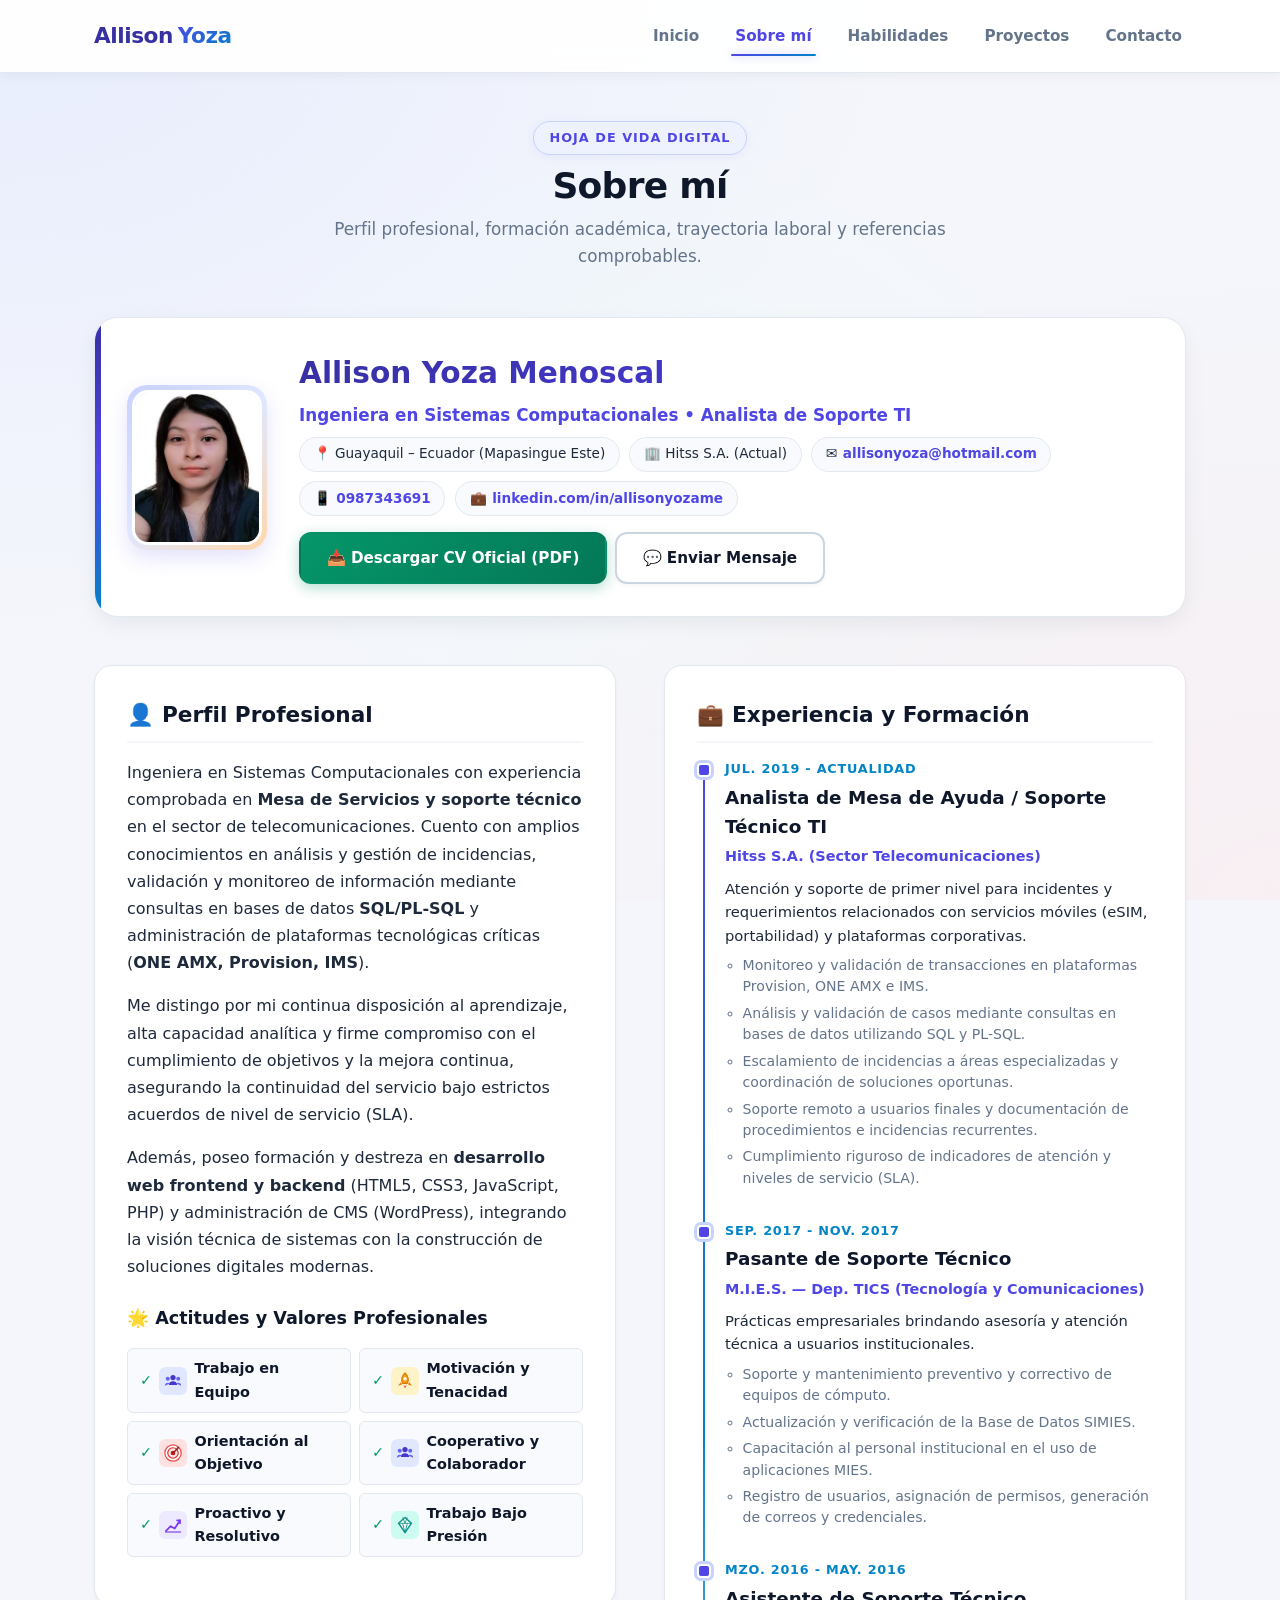
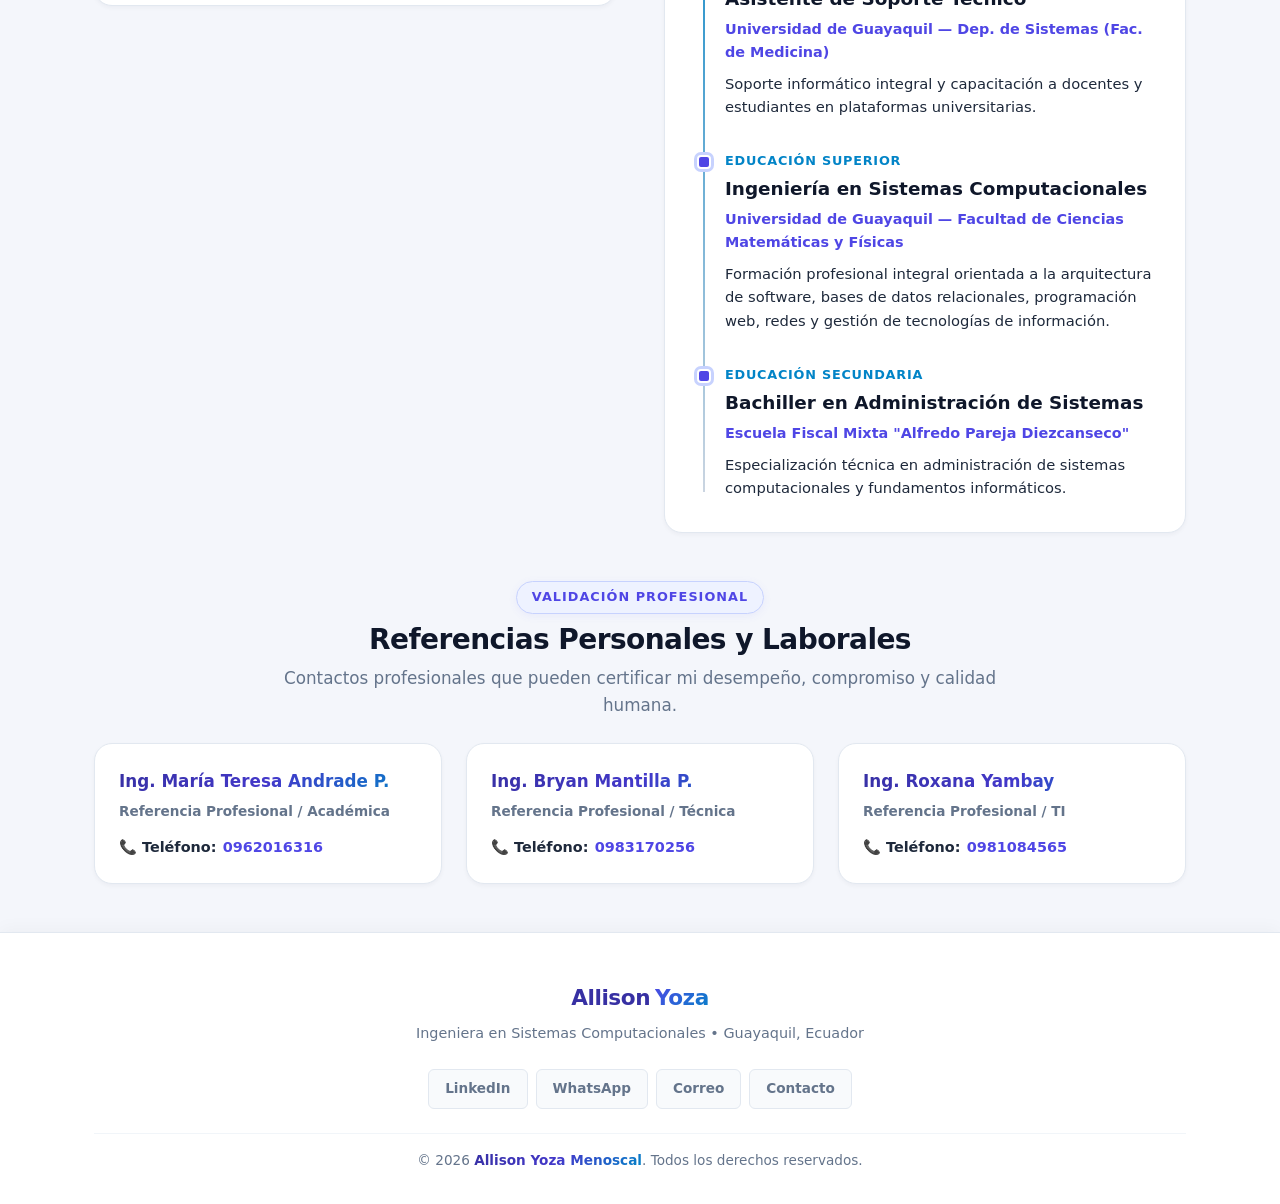
==== commit ef4aabce: "Mi primera publicación de proyecto" ====
--- a/about.html
+++ b/about.html
@@ -17,9 +17,9 @@
        ====================================================================== -->
   <header class="site-header">
     <nav class="navbar container">
-      <!-- Logo de la marca personal -->
+      <!-- Logo de la marca personal con nombres diferenciados por color -->
       <a href="index.html" class="logo">
-        <span>Allison</span><span class="logo-accent">Yoza</span>
+        <span class="logo-name">Allison</span><span class="logo-accent">Yoza</span>
       </a>
 
       <!-- Botón de menú hamburguesa para dispositivos móviles -->
@@ -56,11 +56,12 @@
 
       <!-- Tarjeta Ejecutiva de Presentación de Currículum Vitae -->
       <div class="resume-header-card">
+        <!-- Foto en formato de retrato rectangular redondeado (NO CÍRCULO) -->
         <div class="resume-avatar-frame">
           <img src="assets/img/profile.jpg" alt="Foto de perfil de Allison Yoza Menoscal" class="resume-avatar-img">
         </div>
         <div class="resume-header-info">
-          <h2 class="resume-name">Allison Yoza Menoscal</h2>
+          <h2 class="resume-name name-highlight">Allison Yoza Menoscal</h2>
           <div class="resume-role">Ingeniera en Sistemas Computacionales • Analista de Soporte TI</div>
           
           <div class="resume-meta-list">
@@ -103,12 +104,12 @@
             🌟 Actitudes y Valores Profesionales
           </h3>
           <ul class="attitude-list">
-            <li class="attitude-item">Trabajo en Equipo</li>
-            <li class="attitude-item">Motivación y Tenacidad</li>
-            <li class="attitude-item">Orientación al Objetivo</li>
-            <li class="attitude-item">Cooperativo y Colaborador</li>
-            <li class="attitude-item">Proactivo y Resolutivo</li>
-            <li class="attitude-item">Trabajo Bajo Presión</li>
+            <li class="attitude-item"><img src="assets/img/skills/teamwork.svg" alt="Icono" class="skill-tool-icon" width="22" height="22"> Trabajo en Equipo</li>
+            <li class="attitude-item"><img src="assets/img/skills/proactivity.svg" alt="Icono" class="skill-tool-icon" width="22" height="22"> Motivación y Tenacidad</li>
+            <li class="attitude-item"><img src="assets/img/skills/target-goal.svg" alt="Icono" class="skill-tool-icon" width="22" height="22"> Orientación al Objetivo</li>
+            <li class="attitude-item"><img src="assets/img/skills/teamwork.svg" alt="Icono" class="skill-tool-icon" width="22" height="22"> Cooperativo y Colaborador</li>
+            <li class="attitude-item"><img src="assets/img/skills/analytics.svg" alt="Icono" class="skill-tool-icon" width="22" height="22"> Proactivo y Resolutivo</li>
+            <li class="attitude-item"><img src="assets/img/skills/pressure.svg" alt="Icono" class="skill-tool-icon" width="22" height="22"> Trabajo Bajo Presión</li>
           </ul>
         </article>
 
@@ -203,7 +204,7 @@
         <div class="references-grid">
           <!-- Referencia 1 -->
           <article class="reference-card">
-            <h3 class="reference-name">Ing. María Teresa Andrade P.</h3>
+            <h3 class="reference-name name-highlight">Ing. María Teresa Andrade P.</h3>
             <span class="reference-role">Referencia Profesional / Académica</span>
             <div class="reference-phone">
               <span>📞 Teléfono:</span>
@@ -213,7 +214,7 @@
 
           <!-- Referencia 2 -->
           <article class="reference-card">
-            <h3 class="reference-name">Ing. Bryan Mantilla P.</h3>
+            <h3 class="reference-name name-highlight">Ing. Bryan Mantilla P.</h3>
             <span class="reference-role">Referencia Profesional / Técnica</span>
             <div class="reference-phone">
               <span>📞 Teléfono:</span>
@@ -223,7 +224,7 @@
 
           <!-- Referencia 3 -->
           <article class="reference-card">
-            <h3 class="reference-name">Ing. Roxana Yambay</h3>
+            <h3 class="reference-name name-highlight">Ing. Roxana Yambay</h3>
             <span class="reference-role">Referencia Profesional / TI</span>
             <div class="reference-phone">
               <span>📞 Teléfono:</span>
@@ -242,7 +243,7 @@
     <div class="container footer-content">
       <div class="footer-brand">
         <a href="index.html" class="logo">
-          <span>Allison</span><span class="logo-accent">Yoza</span>
+          <span class="logo-name">Allison</span><span class="logo-accent">Yoza</span>
         </a>
         <p>Ingeniera en Sistemas Computacionales • Guayaquil, Ecuador</p>
       </div>
@@ -257,7 +258,7 @@
 
       <!-- Copyright con año dinámico controlado por JavaScript -->
       <p class="footer-copy">
-        &copy; <span id="current-year"></span> Allison Yoza Menoscal. Todos los derechos reservados.
+        &copy; <span id="current-year"></span> <span class="name-highlight">Allison Yoza Menoscal</span>. Todos los derechos reservados.
       </p>
     </div>
   </footer>
--- a/css/global.css
+++ b/css/global.css
@@ -2,37 +2,39 @@
    PORTAFOLIO WEB PERSONAL - HOJA DE ESTILOS GLOBAL (css/global.css)
    Contiene: Variables (:root), Reset universal, Botones, Header, Navbar,
              Footer y Media Queries compartidas.
-   Estilo: Hoja de Vida Ejecutiva Digital / Portafolio Moderno de Alto Nivel
+   Estilo: Hoja de Vida Moderna con Fondo Pastel y Alto Contraste Ejecutivo
    ========================================================================== */
 
 /* --------------------------------------------------------------------------
    1. VARIABLES DE DISEÑO (:root)
    -------------------------------------------------------------------------- */
 :root {
-  /* Paleta de colores principal (Tema Ejecutivo Moderno de Alta Gama) */
-  --color-bg: #090e1a;             /* Fondo azul noche tecnológico profundo */
-  --color-surface: #121a2d;        /* Fondo de tarjetas ejecutivas y contenedores */
-  --color-surface-hover: #19243d;  /* Fondo interactivo al pasar el cursor */
-  --color-surface-soft: #0d1527;   /* Fondo secundario para cajas de datos */
-  --color-border: #1e293f;         /* Color de bordes nítidos y elegantes */
-  --color-border-light: #2d3b59;   /* Bordes más visibles e iluminados */
-
-  /* Colores de acento e identidad */
-  --color-primary: #3b82f6;        /* Azul tecnológico vibrante */
-  --color-primary-hover: #2563eb;  /* Azul oscuro interactivo */
-  --color-primary-light: #60a5fa;  /* Tono azul cielo para detalles y etiquetas */
-  --color-secondary: #06b6d4;      /* Cian aguamarina */
-  --color-secondary-hover: #0891b2;/* Cian interactivo */
-  --color-accent: #10b981;         /* Verde esmeralda (Disponibilidad / Logros) */
-  --color-accent-hover: #059669;   /* Verde esmeralda oscuro */
+  /* Paleta de colores pastel y superficies (Limpia, actual y contrastada) */
+  --color-bg: #f4f6fb;             /* Fondo de pantalla color pastel suave */
+  --color-bg-alt: #edf1fa;         /* Tono alternativo pastel sutil */
+  --color-surface: #ffffff;        /* Fondo blanco puro para tarjetas ejecutivas */
+  --color-surface-hover: #fcfdfe;  /* Fondo en hover */
+  --color-surface-soft: #f8fafd;   /* Fondo interior para cajas de datos */
+  --color-border: #e2e8f0;         /* Borde suave y nítido */
+  --color-border-light: #cbd5e1;   /* Borde con mayor contraste */
+
+  /* Colores de identidad, nombres y acentos */
+  --color-name: #3730a3;           /* Color distintivo exclusivo para los nombres (Índigo Real) */
+  --color-primary: #4f46e5;        /* Azul índigo moderno */
+  --color-primary-hover: #4338ca;  /* Índigo oscuro en interacción */
+  --color-primary-light: #6366f1;  /* Tono claro para detalles y badges */
+  --color-secondary: #0284c7;      /* Azul cielo / cian tecnológico */
+  --color-secondary-hover: #0369a1;/* Cian interactivo */
+  --color-accent: #10b981;         /* Verde esmeralda para disponibilidad y logros */
 
   /* Estados de retroalimentación */
-  --color-success: #10b981;        /* Éxito (Verde esmeralda) */
-  --color-error: #ef4444;          /* Error (Rojo suave) */
+  --color-success: #059669;        /* Éxito */
+  --color-error: #dc2626;          /* Error */
 
   /* Tipografía y textos (MANTENIDA EXACTAMENTE SEGÚN SOLICITUD) */
-  --color-text: #f8fafc;           /* Texto principal de alto contraste */
-  --color-text-muted: #94a3b8;     /* Texto secundario y descriptivo */
+  --color-text: #0f172a;           /* Texto principal oscuro para máximo contraste */
+  --color-text-body: #1e293b;      /* Texto de párrafos y lectura */
+  --color-text-muted: #64748b;     /* Texto secundario y descriptivo */
   --font-main: system-ui, -apple-system, BlinkMacSystemFont, 'Segoe UI', Roboto, Oxygen, Ubuntu, Cantarell, sans-serif;
 
   /* Espaciados modulares (MANTENIDOS) */
@@ -43,19 +45,18 @@
   --spacing-xl: 2rem;
   --spacing-2xl: 3rem;
 
-  /* Bordes redondeados modernos */
+  /* Bordes redondeados elegantes (NO círculos para la foto) */
   --radius-sm: 6px;
-  --radius-md: 10px;
-  --radius-lg: 16px;
+  --radius-md: 12px;
+  --radius-lg: 18px;
   --radius-xl: 24px;
   --radius-full: 9999px;
 
-  /* Sombras y profundidad */
-  --shadow-sm: 0 2px 4px rgba(0, 0, 0, 0.25);
-  --shadow-md: 0 8px 24px -4px rgba(0, 0, 0, 0.45);
-  --shadow-lg: 0 16px 36px -6px rgba(2, 6, 23, 0.65);
-  --shadow-glow: 0 0 25px rgba(59, 130, 246, 0.25);
-  --shadow-glow-cyan: 0 0 25px rgba(6, 182, 212, 0.25);
+  /* Sombras suaves modernas para diseño claro/pastel */
+  --shadow-sm: 0 2px 4px rgba(15, 23, 42, 0.04);
+  --shadow-md: 0 8px 24px -4px rgba(15, 23, 42, 0.08);
+  --shadow-lg: 0 16px 36px -6px rgba(15, 23, 42, 0.12);
+  --shadow-pastel: 0 12px 30px -5px rgba(99, 102, 241, 0.15);
 
   /* Transiciones fluidas */
   --transition-fast: 0.2s ease;
@@ -74,20 +75,23 @@
 html {
   scroll-behavior: smooth;
   font-size: 16px; /* Mantener tamaño base de fuente */
+  overflow-x: hidden;
 }
 
 body {
   font-family: var(--font-main);
   background-color: var(--color-bg);
   background-image: 
-    radial-gradient(at 10% 10%, rgba(59, 130, 246, 0.08) 0px, transparent 50%),
-    radial-gradient(at 90% 90%, rgba(6, 182, 212, 0.06) 0px, transparent 50%);
+    radial-gradient(at 0% 0%, rgba(224, 231, 255, 0.6) 0px, transparent 50%),
+    radial-gradient(at 100% 100%, rgba(254, 226, 226, 0.35) 0px, transparent 50%),
+    radial-gradient(at 50% 50%, rgba(240, 253, 250, 0.45) 0px, transparent 50%);
   background-attachment: fixed;
-  color: var(--color-text);
+  color: var(--color-text-body);
   line-height: 1.6;
   min-height: 100vh;
   display: flex;
   flex-direction: column;
+  overflow-x: hidden;
   -webkit-font-smoothing: antialiased;
 }
 
@@ -107,7 +111,7 @@
 }
 
 /* --------------------------------------------------------------------------
-   3. CLASES UTILITARIAS Y DE DISEÑO REUTILIZABLES
+   3. CLASES UTILITARIAS Y DECORACIONES
    -------------------------------------------------------------------------- */
 .container {
   width: 100%;
@@ -139,12 +143,12 @@
   font-weight: 700;
   text-transform: uppercase;
   letter-spacing: 0.08em;
-  color: var(--color-secondary);
-  background: rgba(6, 182, 212, 0.1);
-  border: 1px solid rgba(6, 182, 212, 0.28);
+  color: var(--color-primary);
+  background: #eef2ff;
+  border: 1px solid #c7d2fe;
   border-radius: var(--radius-full);
   margin-bottom: var(--spacing-sm);
-  box-shadow: 0 2px 8px rgba(6, 182, 212, 0.15);
+  box-shadow: 0 2px 8px rgba(99, 102, 241, 0.08);
 }
 
 .section-title {
@@ -160,6 +164,17 @@
   color: var(--color-text-muted);
   font-size: 1.05rem;
   line-height: 1.6;
+}
+
+/* ==========================================================================
+   ESTILO ESPECIAL Y DISTINTIVO PARA NOMBRES (.name-highlight)
+   ========================================================================== */
+.name-highlight {
+  color: var(--color-name);
+  background: linear-gradient(135deg, #3730a3 0%, #4338ca 50%, #0284c7 100%);
+  -webkit-background-clip: text;
+  -webkit-text-fill-color: transparent;
+  font-weight: 800;
 }
 
 /* --------------------------------------------------------------------------
@@ -181,45 +196,45 @@
   box-shadow: var(--shadow-sm);
 }
 
-/* Botón con color principal en degradado moderno */
+/* Botón con color principal */
 .btn-primary {
-  background: linear-gradient(135deg, var(--color-primary) 0%, #2563eb 100%);
+  background: linear-gradient(135deg, var(--color-primary) 0%, #4338ca 100%);
   color: #ffffff;
-  box-shadow: 0 4px 14px rgba(59, 130, 246, 0.4);
+  box-shadow: 0 4px 14px rgba(79, 70, 229, 0.3);
 }
 
 .btn-primary:hover {
-  background: linear-gradient(135deg, #2563eb 0%, #1d4ed8 100%);
+  background: linear-gradient(135deg, #4338ca 0%, #3730a3 100%);
   transform: translateY(-2px);
-  box-shadow: 0 8px 20px rgba(59, 130, 246, 0.55);
+  box-shadow: 0 8px 20px rgba(79, 70, 229, 0.4);
 }
 
 /* Botón con contorno */
 .btn-outline {
-  background: rgba(18, 26, 45, 0.6);
+  background: #ffffff;
   color: var(--color-text);
-  border-color: var(--color-border-light);
-  backdrop-filter: blur(8px);
+  border-color: #cbd5e1;
 }
 
 .btn-outline:hover {
-  background: rgba(59, 130, 246, 0.12);
-  border-color: var(--color-primary-light);
+  background: #f8fafd;
+  border-color: var(--color-primary);
+  color: var(--color-primary);
+  transform: translateY(-2px);
+  box-shadow: var(--shadow-sm);
+}
+
+/* Botón de acento (Descarga / Hoja de Vida) */
+.btn-accent {
+  background: linear-gradient(135deg, #059669 0%, #047857 100%);
   color: #ffffff;
+  box-shadow: 0 4px 14px rgba(5, 150, 105, 0.3);
+}
+
+.btn-accent:hover {
+  background: linear-gradient(135deg, #047857 0%, #065f46 100%);
   transform: translateY(-2px);
-}
-
-/* Botón de acento (Verde / Descarga / Éxito) */
-.btn-accent {
-  background: linear-gradient(135deg, #10b981 0%, #059669 100%);
-  color: #ffffff;
-  box-shadow: 0 4px 14px rgba(16, 185, 129, 0.35);
-}
-
-.btn-accent:hover {
-  background: linear-gradient(135deg, #059669 0%, #047857 100%);
-  transform: translateY(-2px);
-  box-shadow: 0 8px 20px rgba(16, 185, 129, 0.5);
+  box-shadow: 0 8px 20px rgba(5, 150, 105, 0.45);
 }
 
 /* Tamaño compacto para tarjetas */
@@ -232,7 +247,7 @@
   width: 100%;
 }
 
-/* Etiquetas o insignias de tecnologías */
+/* Etiquetas o insignias de tecnologías en colores pastel */
 .badge {
   display: inline-flex;
   align-items: center;
@@ -241,15 +256,15 @@
   font-size: 0.75rem;
   font-weight: 600;
   border-radius: var(--radius-full);
-  background: rgba(59, 130, 246, 0.1);
-  color: var(--color-primary-light);
-  border: 1px solid rgba(59, 130, 246, 0.25);
+  background: #eef2ff;
+  color: #4338ca;
+  border: 1px solid #c7d2fe;
   transition: all var(--transition-fast);
 }
 
 .badge:hover {
-  background: rgba(59, 130, 246, 0.18);
-  border-color: var(--color-primary-light);
+  background: #e0e7ff;
+  border-color: #a5b4fc;
 }
 
 /* --------------------------------------------------------------------------
@@ -259,11 +274,11 @@
   position: sticky;
   top: 0;
   z-index: 1000;
-  background: rgba(9, 14, 26, 0.88);
+  background: rgba(255, 255, 255, 0.92);
   backdrop-filter: blur(14px);
   -webkit-backdrop-filter: blur(14px);
-  border-bottom: 1px solid var(--color-border);
-  box-shadow: 0 4px 20px rgba(0, 0, 0, 0.25);
+  border-bottom: 1px solid #e2e8f0;
+  box-shadow: 0 2px 12px rgba(15, 23, 42, 0.05);
 }
 
 .navbar {
@@ -273,7 +288,7 @@
   height: 4.5rem;
 }
 
-/* Logotipo de marca personal */
+/* Logotipo con nombres diferenciados por color */
 .logo {
   font-size: 1.35rem;
   font-weight: 800;
@@ -289,10 +304,16 @@
   transform: scale(1.02);
 }
 
+.logo-name {
+  color: var(--color-name);
+  font-weight: 800;
+}
+
 .logo-accent {
-  background: linear-gradient(135deg, var(--color-primary-light) 0%, var(--color-secondary) 100%);
+  background: linear-gradient(135deg, var(--color-primary) 0%, var(--color-secondary) 100%);
   -webkit-background-clip: text;
   -webkit-text-fill-color: transparent;
+  font-weight: 800;
 }
 
 /* Lista de navegación en Desktop */
@@ -305,7 +326,7 @@
 
 .nav-link {
   color: var(--color-text-muted);
-  font-weight: 500;
+  font-weight: 600;
   font-size: 0.95rem;
   padding: 0.4rem 0.25rem;
   position: relative;
@@ -313,12 +334,12 @@
 }
 
 .nav-link:hover {
-  color: var(--color-text);
+  color: var(--color-primary);
 }
 
 /* Indicador visual de la página activa */
 .nav-link.active {
-  color: #ffffff;
+  color: var(--color-primary);
   font-weight: 700;
 }
 
@@ -329,16 +350,16 @@
   left: 0;
   width: 100%;
   height: 2px;
-  background: linear-gradient(90deg, var(--color-primary-light), var(--color-secondary));
+  background: linear-gradient(90deg, var(--color-primary), var(--color-secondary));
   border-radius: var(--radius-full);
-  box-shadow: 0 0 10px var(--color-secondary);
+  box-shadow: 0 0 8px rgba(79, 70, 229, 0.4);
 }
 
 /* Botón Hamburguesa para Móvil (Oculto en desktop) */
 .menu-toggle {
   display: none;
-  background: rgba(18, 26, 45, 0.8);
-  border: 1px solid var(--color-border-light);
+  background: #ffffff;
+  border: 1px solid #cbd5e1;
   border-radius: var(--radius-sm);
   padding: 0.55rem;
   cursor: pointer;
@@ -348,8 +369,8 @@
 }
 
 .menu-toggle:hover {
-  background: rgba(59, 130, 246, 0.15);
-  border-color: var(--color-primary-light);
+  background: #f1f5f9;
+  border-color: var(--color-primary);
 }
 
 .menu-bar {
@@ -378,10 +399,11 @@
    6. PIE DE PÁGINA (.site-footer)
    -------------------------------------------------------------------------- */
 .site-footer {
-  background: #060911;
-  border-top: 1px solid var(--color-border);
+  background: #ffffff;
+  border-top: 1px solid #e2e8f0;
   padding: var(--spacing-2xl) 0 var(--spacing-xl);
   margin-top: auto;
+  box-shadow: 0 -4px 16px rgba(15, 23, 42, 0.03);
 }
 
 .footer-content {
@@ -417,26 +439,26 @@
 .social-link {
   color: var(--color-text-muted);
   font-size: 0.85rem;
-  font-weight: 500;
-  padding: 0.5rem 0.95rem;
+  font-weight: 600;
+  padding: 0.5rem 1rem;
   border-radius: var(--radius-sm);
-  border: 1px solid var(--color-border);
-  background: var(--color-surface);
+  border: 1px solid #e2e8f0;
+  background: #f8fafc;
   transition: all var(--transition-fast);
 }
 
 .social-link:hover {
-  color: #ffffff;
-  border-color: var(--color-secondary);
-  background: rgba(6, 182, 212, 0.12);
+  color: var(--color-primary);
+  border-color: #c7d2fe;
+  background: #eef2ff;
   transform: translateY(-2px);
-  box-shadow: 0 4px 12px rgba(6, 182, 212, 0.2);
+  box-shadow: 0 4px 12px rgba(79, 70, 229, 0.12);
 }
 
 .footer-copy {
   color: var(--color-text-muted);
   font-size: 0.85rem;
-  border-top: 1px solid rgba(255, 255, 255, 0.05);
+  border-top: 1px solid #f1f5f9;
   padding-top: var(--spacing-md);
   width: 100%;
 }
@@ -454,39 +476,50 @@
     top: 4.5rem;
     left: 0;
     right: 0;
-    background: rgba(9, 14, 26, 0.98);
+    background: rgba(255, 255, 255, 0.98);
     backdrop-filter: blur(16px);
     -webkit-backdrop-filter: blur(16px);
     flex-direction: column;
     gap: 0;
-    border-bottom: 1px solid var(--color-border);
+    border-bottom: 1px solid #e2e8f0;
+    box-shadow: 0 10px 25px rgba(15, 23, 42, 0.1);
     max-height: 0;
     overflow: hidden;
     opacity: 0;
+    z-index: 1001;
     transition: max-height var(--transition-normal), opacity var(--transition-normal);
   }
 
   .nav-menu.open {
-    max-height: 380px;
+    max-height: 420px;
     opacity: 1;
-    padding: var(--spacing-md) var(--spacing-lg);
+    padding: var(--spacing-sm) var(--spacing-md);
   }
 
   .nav-menu li {
     width: 100%;
     text-align: center;
+    border-bottom: 1px solid rgba(226, 232, 240, 0.6);
+  }
+
+  .nav-menu li:last-child {
+    border-bottom: none;
   }
 
   .nav-link {
     display: block;
-    padding: 0.85rem 0;
+    padding: 0.9rem 0;
     font-size: 1.05rem;
+    min-height: 48px;
+    display: flex;
+    align-items: center;
+    justify-content: center;
   }
 
   .nav-link.active::after {
-    bottom: 6px;
-    left: 25%;
-    width: 50%;
+    bottom: 4px;
+    left: 30%;
+    width: 40%;
   }
 
   .section {
@@ -498,3 +531,19 @@
     font-size: 1.85rem;
   }
 }
+
+@media (max-width: 480px) {
+  .container {
+    padding-left: 1rem;
+    padding-right: 1rem;
+  }
+
+  .section-title {
+    font-size: 1.65rem;
+  }
+
+  .btn {
+    padding: 0.7rem 1.25rem;
+    font-size: 0.9rem;
+  }
+}
--- a/css/pages.css
+++ b/css/pages.css
@@ -1,11 +1,12 @@
 /* ==========================================================================
    PORTAFOLIO WEB PERSONAL - HOJA DE ESTILOS POR PÁGINAS (css/pages.css)
    Contiene: Estilos específicos del contenido (<main>) de cada página:
-             1. Inicio (index.html) - Hero moderno y foto profesional
+             1. Inicio (index.html) - Hero moderno y foto en marco rectangular
              2. Sobre mí (about.html) - Hoja de Vida, Timeline y Referencias
              3. Habilidades (skills.html) - Barras de progreso con degradado
              4. Proyectos (projects.html) - Galería de tarjetas ejecutivas
              5. Contacto (contact.html) - Canales directos y formulario
+   Estilo: Fondo Pastel, Contraste Nítido, Foto Rectangular No Circular
    ========================================================================== */
 
 /* ==========================================================================
@@ -31,14 +32,14 @@
   align-items: center;
   gap: 0.5rem;
   font-size: 0.95rem;
-  font-weight: 600;
-  color: var(--color-primary-light);
-  background: rgba(59, 130, 246, 0.12);
+  font-weight: 700;
+  color: var(--color-primary);
+  background: #eef2ff;
   padding: 0.4rem 1rem;
   border-radius: var(--radius-full);
   margin-bottom: var(--spacing-md);
-  border: 1px solid rgba(59, 130, 246, 0.28);
-  box-shadow: 0 2px 10px rgba(59, 130, 246, 0.15);
+  border: 1px solid #c7d2fe;
+  box-shadow: 0 2px 8px rgba(99, 102, 241, 0.1);
 }
 
 .hero-title {
@@ -47,17 +48,20 @@
   line-height: 1.15;
   letter-spacing: -0.03em;
   margin-bottom: var(--spacing-md);
-}
-
-.hero-title .text-gradient {
-  background: linear-gradient(135deg, var(--color-primary-light) 0%, var(--color-secondary) 50%, #34d399 100%);
+  color: var(--color-text);
+}
+
+.hero-title .name-highlight {
+  display: inline-block;
+  color: var(--color-name);
+  background: linear-gradient(135deg, #3730a3 0%, #4338ca 60%, #0284c7 100%);
   -webkit-background-clip: text;
   -webkit-text-fill-color: transparent;
 }
 
 .hero-description {
   font-size: 1.15rem;
-  color: var(--color-text-muted);
+  color: var(--color-text-body);
   line-height: 1.7;
   margin-bottom: var(--spacing-xl);
   max-width: 560px;
@@ -70,7 +74,7 @@
 }
 
 /* ==========================================================================
-   FOTO DE PERFIL PROFESIONAL (Estilización Premium)
+   FOTO DE PERFIL PROFESIONAL (ESTILO RECTÁNGULO REDONDEADO - NO CÍRCULO)
    ========================================================================== */
 .hero-image-wrapper {
   display: flex;
@@ -79,57 +83,56 @@
   position: relative;
 }
 
-/* Marco exterior con resplandor ambiental y borde degradado */
+/* Marco decorativo elegante en degradado pastel suave - Forma Rectangular Redondeada */
 .hero-avatar-frame {
   position: relative;
-  padding: 6px;
-  background: linear-gradient(135deg, #3b82f6 0%, #06b6d4 50%, #10b981 100%);
-  border-radius: var(--radius-full);
-  box-shadow: 0 20px 45px rgba(2, 6, 23, 0.7), 0 0 35px rgba(6, 182, 212, 0.35);
+  padding: 8px;
+  background: linear-gradient(135deg, #c7d2fe 0%, #e0e7ff 40%, #fbcfe8 75%, #fed7aa 100%);
+  border-radius: 26px; /* NO círculo: esquinas modernas suavemente redondeadas */
+  box-shadow: 0 20px 40px -10px rgba(99, 102, 241, 0.22), 0 10px 25px -5px rgba(15, 23, 42, 0.08);
   display: inline-block;
   transition: transform var(--transition-normal), box-shadow var(--transition-normal);
 }
 
 .hero-avatar-frame:hover {
-  transform: translateY(-4px) scale(1.02);
-  box-shadow: 0 25px 55px rgba(2, 6, 23, 0.8), 0 0 45px rgba(6, 182, 212, 0.45);
-}
-
+  transform: translateY(-4px) scale(1.015);
+  box-shadow: 0 25px 50px -10px rgba(99, 102, 241, 0.3), 0 12px 30px -5px rgba(15, 23, 42, 0.12);
+}
+
+/* Fotografía profesional en proporción de retrato elegante (NO círculo) */
 .hero-img {
-  width: 300px;
-  height: 300px;
-  border-radius: var(--radius-full);
+  width: 290px;
+  height: 335px;
+  border-radius: 20px; /* Bordes rectangulares redondeados ejecutivos */
   object-fit: cover;
   object-position: top center;
-  border: 4px solid var(--color-surface);
+  border: 4px solid #ffffff;
   display: block;
 }
 
-/* Insignia flotante moderna: "Disponible para trabajar" */
+/* Insignia moderna de estado profesional con punto verde pulsante */
 .avatar-badge {
   position: absolute;
-  bottom: 8px;
+  bottom: -12px;
   left: 50%;
   transform: translateX(-50%);
-  background: rgba(18, 26, 45, 0.92);
-  backdrop-filter: blur(10px);
-  -webkit-backdrop-filter: blur(10px);
-  border: 1px solid rgba(16, 185, 129, 0.4);
-  color: #ffffff;
-  padding: 0.4rem 0.95rem;
+  background: #ffffff;
+  border: 1px solid #c7d2fe;
+  color: var(--color-text);
+  padding: 0.45rem 1.15rem;
   border-radius: var(--radius-full);
-  font-size: 0.8rem;
-  font-weight: 600;
-  display: flex;
-  align-items: center;
-  gap: 0.45rem;
-  box-shadow: 0 4px 15px rgba(0, 0, 0, 0.4);
+  font-size: 0.82rem;
+  font-weight: 700;
+  display: flex;
+  align-items: center;
+  gap: 0.5rem;
+  box-shadow: 0 6px 18px rgba(79, 70, 229, 0.18);
   white-space: nowrap;
 }
 
 .avatar-badge-dot {
-  width: 8px;
-  height: 8px;
+  width: 9px;
+  height: 9px;
   border-radius: var(--radius-full);
   background-color: var(--color-accent);
   box-shadow: 0 0 8px var(--color-accent);
@@ -161,6 +164,7 @@
   transition: transform var(--transition-normal), border-color var(--transition-fast), box-shadow var(--transition-normal);
   position: relative;
   overflow: hidden;
+  box-shadow: var(--shadow-sm);
 }
 
 .highlight-card::before {
@@ -169,7 +173,7 @@
   top: 0;
   left: 0;
   right: 0;
-  height: 3px;
+  height: 4px;
   background: linear-gradient(90deg, var(--color-primary), var(--color-secondary));
   opacity: 0;
   transition: opacity var(--transition-fast);
@@ -177,8 +181,8 @@
 
 .highlight-card:hover {
   transform: translateY(-6px);
-  border-color: var(--color-border-light);
-  box-shadow: var(--shadow-lg);
+  border-color: #cbd5e1;
+  box-shadow: var(--shadow-md);
 }
 
 .highlight-card:hover::before {
@@ -192,11 +196,27 @@
   align-items: center;
   justify-content: center;
   border-radius: var(--radius-md);
-  background: rgba(59, 130, 246, 0.12);
-  color: var(--color-primary-light);
   font-size: 1.6rem;
   margin-bottom: var(--spacing-md);
-  border: 1px solid rgba(59, 130, 246, 0.25);
+  box-shadow: 0 2px 6px rgba(0, 0, 0, 0.04);
+}
+
+.highlight-card:nth-child(1) .highlight-icon {
+  background: #eef2ff;
+  color: var(--color-primary);
+  border: 1px solid #c7d2fe;
+}
+
+.highlight-card:nth-child(2) .highlight-icon {
+  background: #f0fdf4;
+  color: #16a34a;
+  border: 1px solid #bbf7d0;
+}
+
+.highlight-card:nth-child(3) .highlight-icon {
+  background: #fdf2f8;
+  color: #db2777;
+  border: 1px solid #fbcfe8;
 }
 
 .highlight-title {
@@ -236,26 +256,27 @@
   position: absolute;
   top: 0;
   left: 0;
-  width: 5px;
+  width: 6px;
   height: 100%;
-  background: linear-gradient(180deg, var(--color-primary), var(--color-secondary), var(--color-accent));
-}
-
+  background: linear-gradient(180deg, var(--color-name), var(--color-primary), var(--color-secondary));
+}
+
+/* Marco para foto de la hoja de vida - Rectangular con bordes redondeados (NO CÍRCULO) */
 .resume-avatar-frame {
   flex-shrink: 0;
-  padding: 4px;
-  background: linear-gradient(135deg, var(--color-primary), var(--color-secondary));
-  border-radius: var(--radius-full);
-  box-shadow: 0 8px 24px rgba(0, 0, 0, 0.4);
+  padding: 5px;
+  background: linear-gradient(135deg, #c7d2fe, #e0e7ff, #fed7aa);
+  border-radius: 20px; /* Rectangular redondeado */
+  box-shadow: 0 8px 20px rgba(99, 102, 241, 0.18);
 }
 
 .resume-avatar-img {
   width: 130px;
-  height: 130px;
-  border-radius: var(--radius-full);
+  height: 155px; /* Proporción de foto carné / pasaporte moderna */
+  border-radius: 16px; /* NO círculo */
   object-fit: cover;
   object-position: top center;
-  border: 3px solid var(--color-surface);
+  border: 3px solid #ffffff;
   display: block;
 }
 
@@ -266,14 +287,13 @@
 .resume-name {
   font-size: 1.85rem;
   font-weight: 800;
-  color: var(--color-text);
   margin-bottom: 0.25rem;
 }
 
 .resume-role {
   font-size: 1.05rem;
-  font-weight: 600;
-  color: var(--color-secondary);
+  font-weight: 700;
+  color: var(--color-primary);
   margin-bottom: var(--spacing-sm);
 }
 
@@ -289,15 +309,20 @@
   align-items: center;
   gap: 0.35rem;
   font-size: 0.85rem;
-  color: var(--color-text-muted);
+  color: var(--color-text-body);
   background: var(--color-surface-soft);
-  padding: 0.35rem 0.75rem;
+  padding: 0.35rem 0.85rem;
   border-radius: var(--radius-full);
   border: 1px solid var(--color-border);
+  font-weight: 500;
+}
+
+.resume-meta-item a {
+  color: var(--color-primary);
+  font-weight: 600;
 }
 
 .resume-meta-item a:hover {
-  color: var(--color-primary-light);
   text-decoration: underline;
 }
 
@@ -324,7 +349,7 @@
 }
 
 .about-card-title {
-  font-size: 1.4rem;
+  font-size: 1.35rem;
   font-weight: 700;
   margin-bottom: var(--spacing-md);
   color: var(--color-text);
@@ -332,17 +357,17 @@
   align-items: center;
   gap: 0.5rem;
   padding-bottom: var(--spacing-sm);
-  border-bottom: 1px solid var(--color-border);
+  border-bottom: 2px solid var(--color-bg);
 }
 
 .about-bio p {
-  color: var(--color-text-muted);
+  color: var(--color-text-body);
   font-size: 1rem;
   line-height: 1.7;
   margin-bottom: var(--spacing-md);
 }
 
-/* Lista de actitudes con viñetas estilizadas */
+/* Lista de actitudes con viñetas estilizadas en colores pastel */
 .attitude-list {
   list-style: none;
   display: grid;
@@ -356,16 +381,17 @@
   align-items: center;
   gap: 0.45rem;
   font-size: 0.9rem;
-  color: var(--color-text);
-  background: var(--color-surface-soft);
+  font-weight: 600;
+  color: var(--color-text);
+  background: #f8fafd;
   padding: 0.5rem 0.75rem;
   border-radius: var(--radius-sm);
-  border: 1px solid var(--color-border);
+  border: 1px solid #e2e8f0;
 }
 
 .attitude-item::before {
   content: '✓';
-  color: var(--color-accent);
+  color: #059669;
   font-weight: 800;
 }
 
@@ -383,7 +409,7 @@
   bottom: 8px;
   left: 6px;
   width: 2px;
-  background: linear-gradient(180deg, var(--color-primary), var(--color-secondary), var(--color-border));
+  background: linear-gradient(180deg, var(--color-primary), var(--color-secondary), #cbd5e1);
 }
 
 .timeline-item {
@@ -401,10 +427,10 @@
   top: 4px;
   width: 14px;
   height: 14px;
-  border-radius: var(--radius-full);
-  background: var(--color-secondary);
-  border: 3px solid var(--color-surface);
-  box-shadow: 0 0 0 2px var(--color-secondary);
+  border-radius: 4px; /* Cuadrito redondeado moderno */
+  background: var(--color-primary);
+  border: 2px solid #ffffff;
+  box-shadow: 0 0 0 3px #c7d2fe;
 }
 
 .timeline-date {
@@ -425,14 +451,14 @@
 
 .timeline-place {
   font-size: 0.9rem;
-  color: var(--color-primary-light);
+  color: var(--color-primary);
   margin-bottom: 0.5rem;
-  font-weight: 600;
+  font-weight: 700;
 }
 
 .timeline-desc {
   font-size: 0.92rem;
-  color: var(--color-text-muted);
+  color: var(--color-text-body);
   line-height: 1.6;
 }
 
@@ -469,24 +495,25 @@
   display: flex;
   flex-direction: column;
   gap: 0.4rem;
-  transition: transform var(--transition-fast), border-color var(--transition-fast);
+  box-shadow: var(--shadow-sm);
+  transition: transform var(--transition-fast), border-color var(--transition-fast), box-shadow var(--transition-fast);
 }
 
 .reference-card:hover {
-  transform: translateY(-3px);
-  border-color: var(--color-primary-light);
+  transform: translateY(-4px);
+  border-color: #c7d2fe;
+  box-shadow: var(--shadow-md);
 }
 
 .reference-name {
   font-size: 1.05rem;
-  font-weight: 700;
-  color: var(--color-text);
+  font-weight: 800;
 }
 
 .reference-role {
   font-size: 0.85rem;
-  color: var(--color-secondary);
-  font-weight: 500;
+  color: var(--color-text-muted);
+  font-weight: 600;
 }
 
 .reference-phone {
@@ -494,12 +521,16 @@
   align-items: center;
   gap: 0.4rem;
   font-size: 0.9rem;
-  color: var(--color-text-muted);
+  color: var(--color-text-body);
   margin-top: 0.4rem;
+  font-weight: 600;
+}
+
+.reference-phone a {
+  color: var(--color-primary);
 }
 
 .reference-phone a:hover {
-  color: var(--color-primary-light);
   text-decoration: underline;
 }
 
@@ -518,12 +549,12 @@
   border-radius: var(--radius-lg);
   padding: var(--spacing-xl);
   box-shadow: var(--shadow-sm);
-  transition: transform var(--transition-fast), border-color var(--transition-fast);
+  transition: transform var(--transition-fast), border-color var(--transition-fast), box-shadow var(--transition-fast);
 }
 
 .skill-category:hover {
   transform: translateY(-4px);
-  border-color: var(--color-border-light);
+  border-color: #cbd5e1;
   box-shadow: var(--shadow-md);
 }
 
@@ -533,7 +564,7 @@
   gap: var(--spacing-sm);
   margin-bottom: var(--spacing-lg);
   padding-bottom: var(--spacing-md);
-  border-bottom: 1px solid var(--color-border);
+  border-bottom: 2px solid var(--color-bg);
 }
 
 .category-icon {
@@ -566,21 +597,40 @@
   font-weight: 600;
 }
 
+.skill-title-wrapper {
+  display: flex;
+  align-items: center;
+  gap: 0.65rem;
+}
+
+.skill-tool-icon {
+  width: 28px;
+  height: 28px;
+  object-fit: contain;
+  border-radius: 6px;
+  flex-shrink: 0;
+  transition: transform var(--transition-fast);
+}
+
+.skill-item:hover .skill-tool-icon {
+  transform: scale(1.15) rotate(4deg);
+}
+
 .skill-name {
   color: var(--color-text);
 }
 
 .skill-percentage {
-  color: var(--color-secondary);
+  color: var(--color-primary);
   font-size: 0.85rem;
-  font-weight: 700;
-}
-
-/* Barra de progreso interactiva y visual con degradado */
+  font-weight: 800;
+}
+
+/* Barra de progreso pastel con degradado de alto contraste */
 .progress-bar {
   width: 100%;
   height: 9px;
-  background: rgba(255, 255, 255, 0.08);
+  background: #e2e8f0;
   border-radius: var(--radius-full);
   overflow: hidden;
   position: relative;
@@ -591,7 +641,7 @@
   border-radius: var(--radius-full);
   background: linear-gradient(90deg, var(--color-primary) 0%, var(--color-secondary) 60%, #10b981 100%);
   transition: width 1s cubic-bezier(0.4, 0, 0.2, 1);
-  box-shadow: 0 0 10px rgba(6, 182, 212, 0.4);
+  box-shadow: 0 0 8px rgba(79, 70, 229, 0.25);
 }
 
 /* ==========================================================================
@@ -610,19 +660,20 @@
   overflow: hidden;
   display: flex;
   flex-direction: column;
+  box-shadow: var(--shadow-sm);
   transition: transform var(--transition-normal), border-color var(--transition-fast), box-shadow var(--transition-normal);
 }
 
 .project-card:hover {
   transform: translateY(-8px);
-  border-color: var(--color-border-light);
+  border-color: #cbd5e1;
   box-shadow: var(--shadow-lg);
 }
 
 .project-img-wrapper {
   position: relative;
   overflow: hidden;
-  background: #020617;
+  background: #0f172a;
   aspect-ratio: 16 / 10;
 }
 
@@ -701,11 +752,12 @@
   display: flex;
   align-items: center;
   gap: var(--spacing-md);
+  box-shadow: var(--shadow-sm);
   transition: border-color var(--transition-fast), transform var(--transition-fast), box-shadow var(--transition-fast);
 }
 
 .channel-card:hover {
-  border-color: var(--color-primary-light);
+  border-color: #c7d2fe;
   transform: translateX(4px);
   box-shadow: var(--shadow-md);
 }
@@ -714,7 +766,6 @@
   width: 48px;
   height: 48px;
   border-radius: var(--radius-md);
-  background: rgba(255, 255, 255, 0.05);
   display: flex;
   align-items: center;
   justify-content: center;
@@ -723,18 +774,21 @@
 }
 
 .channel-card.whatsapp .channel-icon {
-  background: rgba(16, 185, 129, 0.15);
-  color: var(--color-success);
+  background: #dcfce7;
+  color: #15803d;
+  border: 1px solid #bbf7d0;
 }
 
 .channel-card.linkedin .channel-icon {
-  background: rgba(6, 182, 212, 0.15);
-  color: var(--color-secondary);
+  background: #e0f2fe;
+  color: #0369a1;
+  border: 1px solid #bae6fd;
 }
 
 .channel-card.email .channel-icon {
-  background: rgba(59, 130, 246, 0.15);
-  color: var(--color-primary-light);
+  background: #eef2ff;
+  color: #4338ca;
+  border: 1px solid #c7d2fe;
 }
 
 .channel-info {
@@ -755,6 +809,7 @@
   white-space: nowrap;
   overflow: hidden;
   text-overflow: ellipsis;
+  font-weight: 500;
 }
 
 .channel-action {
@@ -784,7 +839,7 @@
 
 .form-label {
   font-size: 0.9rem;
-  font-weight: 600;
+  font-weight: 700;
   color: var(--color-text);
 }
 
@@ -792,7 +847,7 @@
 .form-textarea {
   width: 100%;
   background: var(--color-surface-soft);
-  border: 1px solid var(--color-border);
+  border: 1px solid #cbd5e1;
   border-radius: var(--radius-md);
   padding: 0.75rem 1rem;
   font-size: 0.95rem;
@@ -804,8 +859,9 @@
 
 .form-input:focus,
 .form-textarea:focus {
-  border-color: var(--color-primary-light);
-  box-shadow: 0 0 0 3px rgba(59, 130, 246, 0.25);
+  border-color: var(--color-primary);
+  background: #ffffff;
+  box-shadow: 0 0 0 3px rgba(79, 70, 229, 0.15);
 }
 
 .form-textarea {
@@ -819,22 +875,22 @@
   padding: 0.85rem 1.1rem;
   border-radius: var(--radius-md);
   font-size: 0.9rem;
-  font-weight: 500;
+  font-weight: 600;
   line-height: 1.5;
 }
 
 #form-feedback.error {
   display: block;
-  background: rgba(239, 68, 68, 0.12);
-  border: 1px solid rgba(239, 68, 68, 0.3);
-  color: #fca5a5;
+  background: #fef2f2;
+  border: 1px solid #fecaca;
+  color: #b91c1c;
 }
 
 #form-feedback.success {
   display: block;
-  background: rgba(16, 185, 129, 0.12);
-  border: 1px solid rgba(16, 185, 129, 0.3);
-  color: #6ee7b7;
+  background: #f0fdf4;
+  border: 1px solid #bbf7d0;
+  color: #15803d;
 }
 
 /* Botones de acción del formulario */
@@ -869,8 +925,9 @@
   }
 
   .hero-img {
-    width: 250px;
-    height: 250px;
+    width: min(260px, 70vw);
+    height: auto;
+    aspect-ratio: 4 / 5;
   }
 
   .resume-header-card {
@@ -900,8 +957,28 @@
 }
 
 @media (max-width: 640px) {
+  .hero {
+    padding: 2.5rem 0 2rem 0;
+  }
+
   .hero-title {
-    font-size: 2.2rem;
+    font-size: 2.15rem;
+  }
+
+  .hero-actions {
+    flex-direction: column;
+    width: 100%;
+    gap: 0.65rem;
+  }
+
+  .hero-actions .btn {
+    width: 100%;
+  }
+
+  .avatar-badge {
+    font-size: 0.76rem;
+    padding: 0.35rem 0.85rem;
+    bottom: -10px;
   }
 
   .highlights-grid,
@@ -915,8 +992,26 @@
     grid-template-columns: 1fr;
   }
 
+  .timeline-list {
+    padding-left: 1.35rem;
+  }
+
+  .timeline-list::before {
+    left: 5px;
+  }
+
+  .timeline-marker {
+    left: -1.35rem;
+    width: 12px;
+    height: 12px;
+  }
+
   .form-actions {
     grid-template-columns: 1fr;
+  }
+
+  .form-actions .btn {
+    width: 100%;
   }
 
   .channel-card {
@@ -931,4 +1026,51 @@
   .channel-action .btn {
     width: 100%;
   }
-}
+
+  .resume-meta-list {
+    flex-direction: column;
+    align-items: stretch;
+  }
+
+  .resume-meta-item {
+    justify-content: center;
+    text-align: center;
+  }
+
+  .resume-header-actions {
+    flex-direction: column;
+    width: 100%;
+  }
+
+  .resume-header-actions .btn {
+    width: 100%;
+  }
+
+  .project-links {
+    flex-direction: column;
+  }
+
+  .project-links .btn {
+    width: 100%;
+  }
+}
+
+@media (max-width: 400px) {
+  .hero-title {
+    font-size: 1.85rem;
+  }
+
+  .hero-img {
+    width: min(220px, 80vw);
+  }
+
+  .skill-header {
+    flex-direction: column;
+    align-items: flex-start;
+    gap: 0.25rem;
+  }
+
+  .skill-percentage {
+    align-self: flex-end;
+  }
+}
